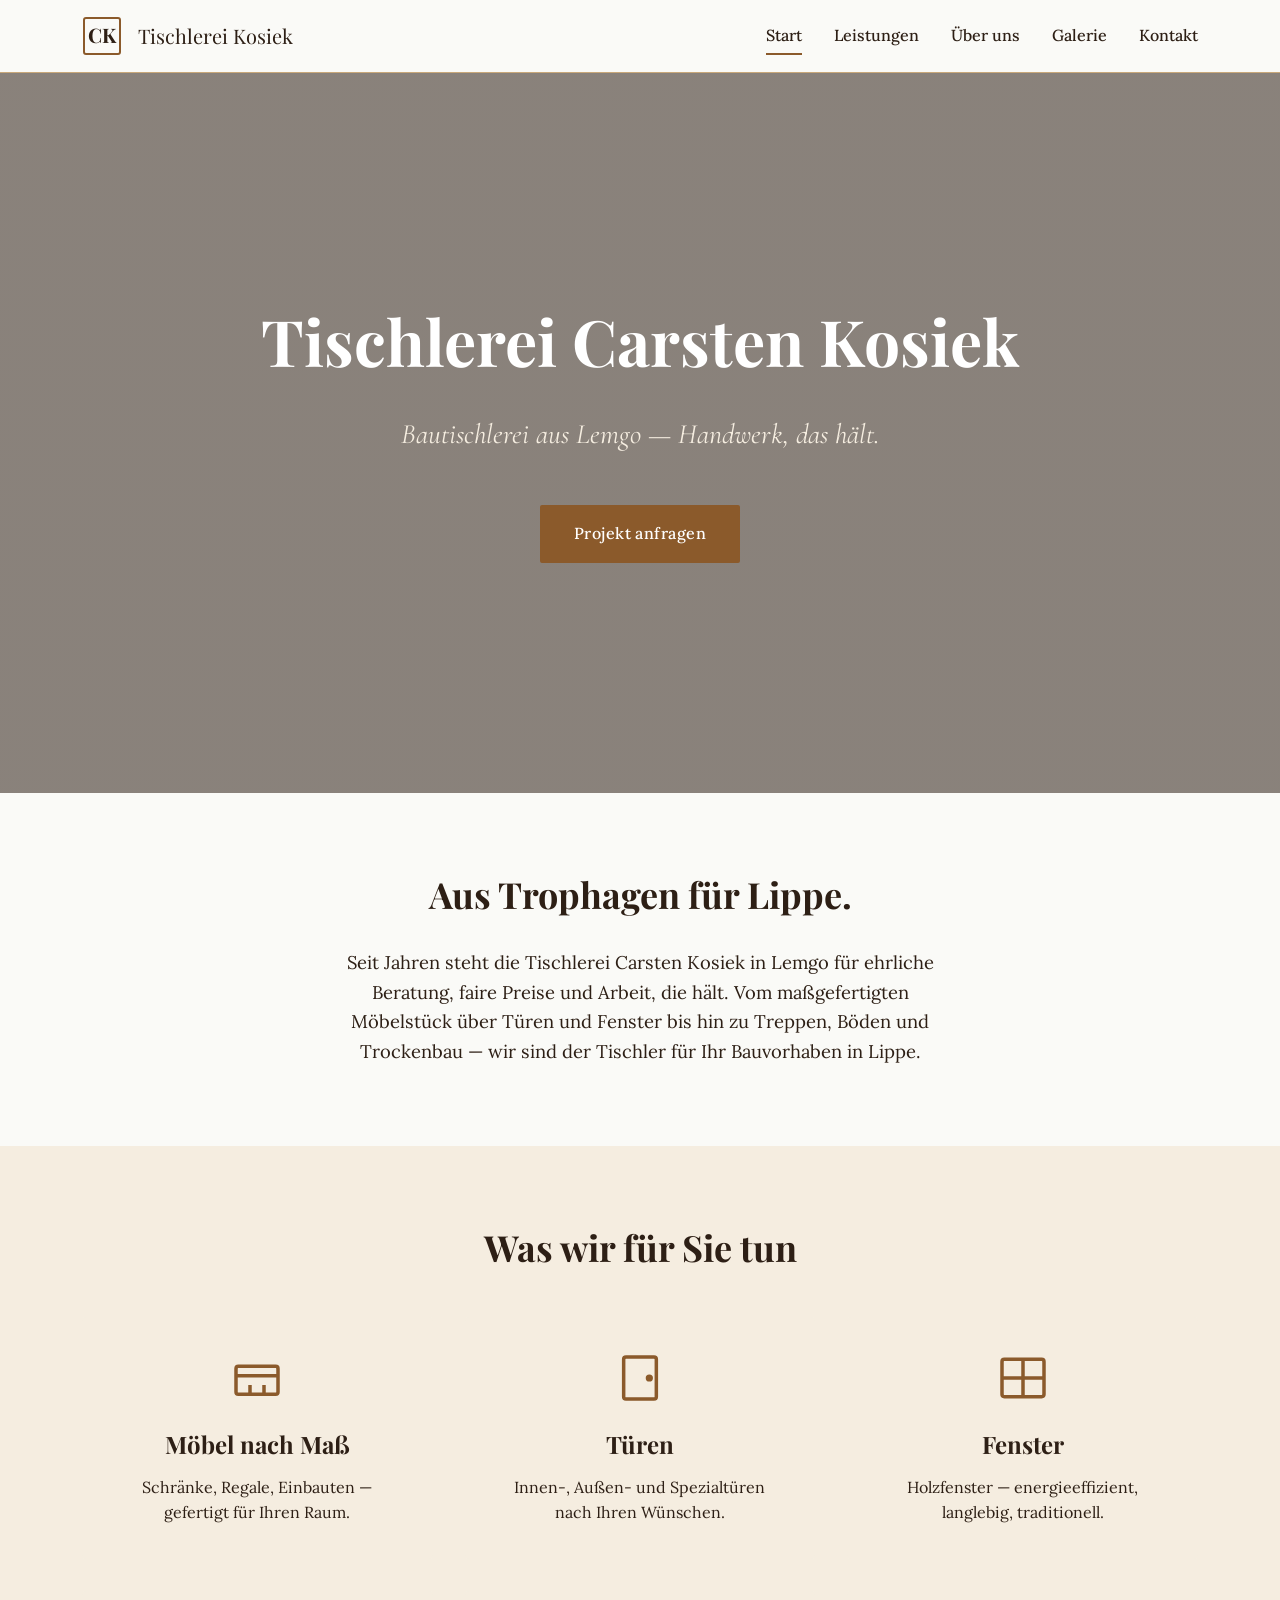
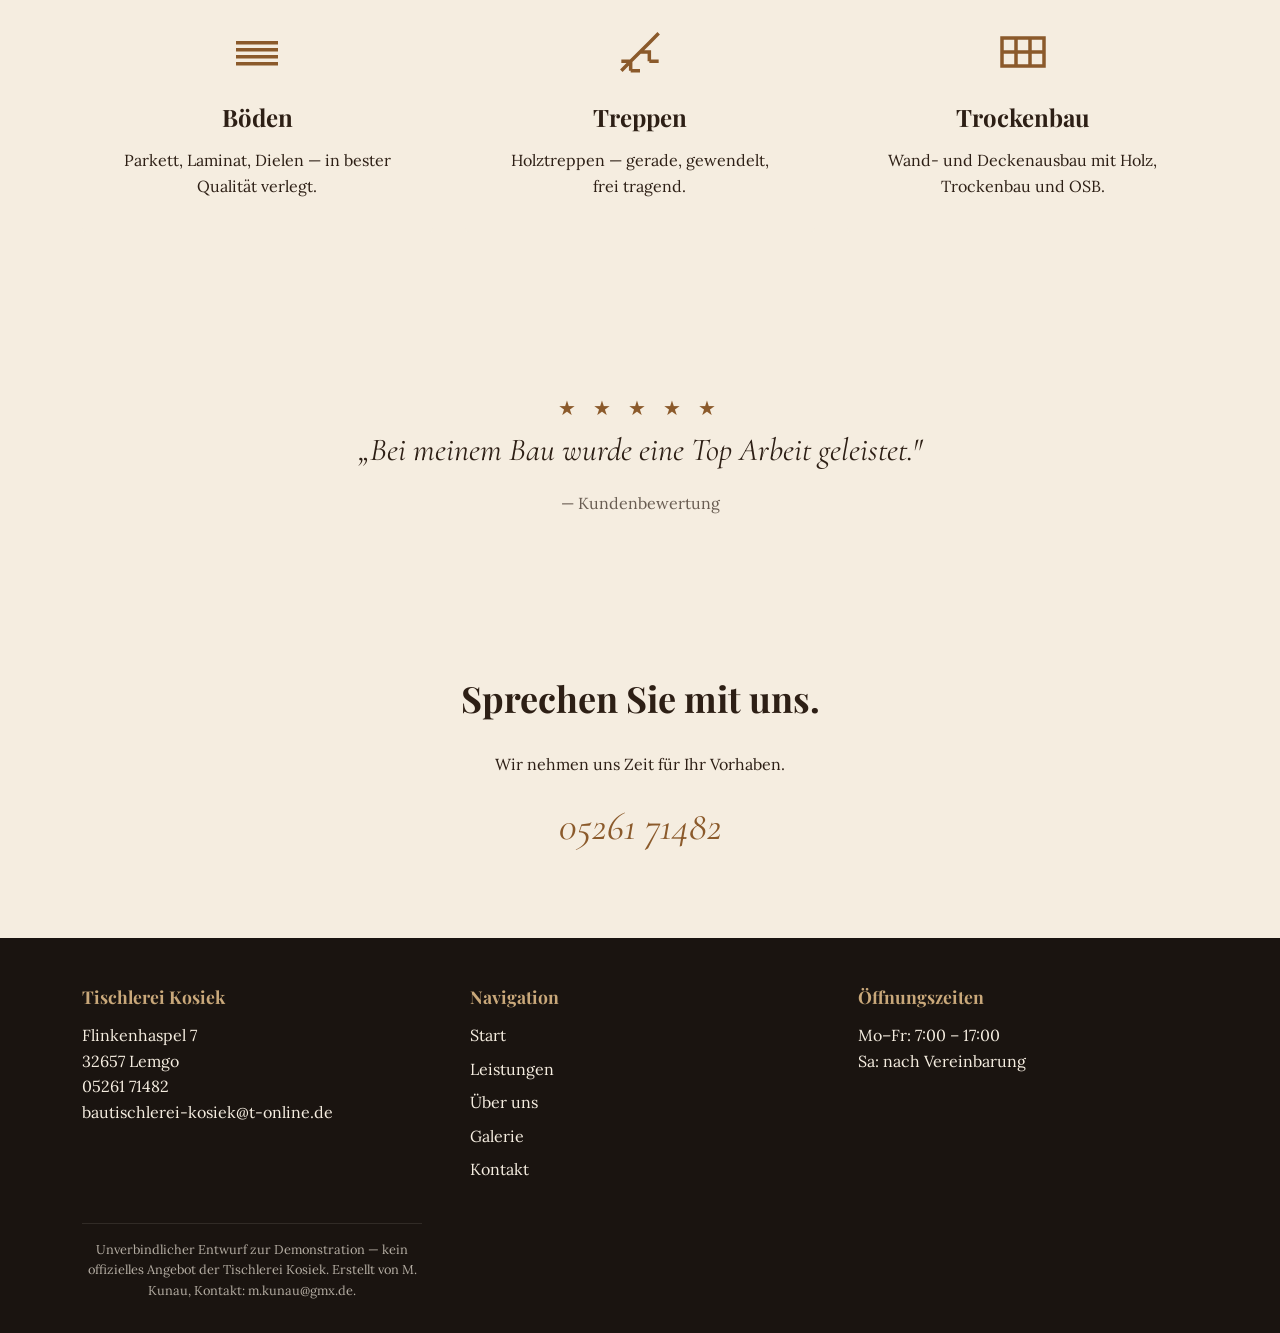
==== index.html @ 1cdfae82 "feat: add homepage with hero, services teaser, and testimonial" ====
<!DOCTYPE html>
<html lang="de">
<head>
  <meta charset="UTF-8">
  <meta name="viewport" content="width=device-width, initial-scale=1.0">
  <title>Tischlerei Carsten Kosiek — Bautischlerei in Lemgo</title>
  <meta name="description" content="Tischlerei Carsten Kosiek aus Lemgo — Bautischlerei für Möbel, Türen, Fenster, Treppen, Böden und Trockenbau. Handwerk, das hält.">
  <link rel="preconnect" href="https://fonts.googleapis.com">
  <link rel="preconnect" href="https://fonts.gstatic.com" crossorigin>
  <link href="https://fonts.googleapis.com/css2?family=Playfair+Display:wght@700;900&family=Lora:wght@400;500;600&family=Cormorant+Garamond:ital,wght@1,400;1,500&display=swap" rel="stylesheet">
  <link rel="stylesheet" href="css/style.css">
</head>
<body>

<header class="site-header">
  <div class="container">
    <a href="index.html" class="logo">
      <svg viewBox="0 0 40 40" xmlns="http://www.w3.org/2000/svg" aria-hidden="true">
        <rect x="2" y="2" width="36" height="36" rx="2" fill="none" stroke="#8b5a2b" stroke-width="2"/>
        <text x="20" y="27" text-anchor="middle" font-family="Playfair Display, serif" font-size="20" font-weight="700" fill="#2d1f15">CK</text>
      </svg>
      <span>Tischlerei Kosiek</span>
    </a>
    <button class="menu-toggle" aria-label="Menu" aria-expanded="false"><span></span><span></span><span></span></button>
    <nav class="main-nav">
      <ul>
        <li><a href="index.html" class="active">Start</a></li>
        <li><a href="leistungen.html">Leistungen</a></li>
        <li><a href="ueber-uns.html">Über uns</a></li>
        <li><a href="galerie.html">Galerie</a></li>
        <li><a href="kontakt.html">Kontakt</a></li>
      </ul>
    </nav>
  </div>
</header>

<section class="hero">
  <div class="container">
    <h1>Tischlerei Carsten Kosiek</h1>
    <p class="subtitle">Bautischlerei aus Lemgo — Handwerk, das hält.</p>
    <a href="kontakt.html" class="btn">Projekt anfragen</a>
  </div>
</section>

<section>
  <div class="container" style="max-width:680px;text-align:center;">
    <h2>Aus Trophagen für Lippe.</h2>
    <p style="font-size:1.15rem;">
      Seit Jahren steht die Tischlerei Carsten Kosiek in Lemgo für ehrliche Beratung, faire Preise und Arbeit, die hält. Vom maßgefertigten Möbelstück über Türen und Fenster bis hin zu Treppen, Böden und Trockenbau — wir sind der Tischler für Ihr Bauvorhaben in Lippe.
    </p>
  </div>
</section>

<section style="background:var(--color-cream);">
  <div class="container">
    <h2 style="text-align:center;margin-bottom:var(--space-lg);">Was wir für Sie tun</h2>
    <div class="services-teaser">

      <div class="service-card">
        <svg viewBox="0 0 24 24" fill="none" stroke="currentColor" stroke-width="1.5" aria-hidden="true">
          <rect x="3" y="7" width="18" height="12" rx="1"/><path d="M3 11h18M9 19v-4M15 19v-4"/>
        </svg>
        <h3>Möbel nach Maß</h3>
        <p>Schränke, Regale, Einbauten — gefertigt für Ihren Raum.</p>
      </div>

      <div class="service-card">
        <svg viewBox="0 0 24 24" fill="none" stroke="currentColor" stroke-width="1.5" aria-hidden="true">
          <rect x="5" y="3" width="14" height="18" rx="1"/><circle cx="16" cy="12" r="0.8" fill="currentColor"/>
        </svg>
        <h3>Türen</h3>
        <p>Innen-, Außen- und Spezialtüren nach Ihren Wünschen.</p>
      </div>

      <div class="service-card">
        <svg viewBox="0 0 24 24" fill="none" stroke="currentColor" stroke-width="1.5" aria-hidden="true">
          <rect x="3" y="4" width="18" height="16" rx="1"/><path d="M3 12h18M12 4v16"/>
        </svg>
        <h3>Fenster</h3>
        <p>Holzfenster — energieeffizient, langlebig, traditionell.</p>
      </div>

      <div class="service-card">
        <svg viewBox="0 0 24 24" fill="none" stroke="currentColor" stroke-width="1.5" aria-hidden="true">
          <path d="M3 17h18M3 14h18M3 11h18M3 8h18"/>
        </svg>
        <h3>Böden</h3>
        <p>Parkett, Laminat, Dielen — in bester Qualität verlegt.</p>
      </div>

      <div class="service-card">
        <svg viewBox="0 0 24 24" fill="none" stroke="currentColor" stroke-width="1.5" aria-hidden="true">
          <path d="M4 20l4-4 4-4 4-4 4-4M4 16h4v4M12 12h4v4M8 20h4M16 16h4"/>
        </svg>
        <h3>Treppen</h3>
        <p>Holztreppen — gerade, gewendelt, frei tragend.</p>
      </div>

      <div class="service-card">
        <svg viewBox="0 0 24 24" fill="none" stroke="currentColor" stroke-width="1.5" aria-hidden="true">
          <rect x="3" y="6" width="18" height="12"/><path d="M3 12h18M9 6v12M15 6v12"/>
        </svg>
        <h3>Trockenbau</h3>
        <p>Wand- und Deckenausbau mit Holz, Trockenbau und OSB.</p>
      </div>

    </div>
  </div>
</section>

<section class="quote-section">
  <div class="container">
    <p class="stars">★ ★ ★ ★ ★</p>
    <blockquote>„Bei meinem Bau wurde eine Top Arbeit geleistet."</blockquote>
    <p style="opacity:0.7;margin-top:var(--space-sm);">— Kundenbewertung</p>
  </div>
</section>

<section class="mini-cta">
  <div class="container">
    <h2>Sprechen Sie mit uns.</h2>
    <p>Wir nehmen uns Zeit für Ihr Vorhaben.</p>
    <a href="tel:0526171482" class="phone">05261 71482</a>
  </div>
</section>

<footer class="site-footer">
  <div class="container">
    <div>
      <h4>Tischlerei Kosiek</h4>
      <p>Flinkenhaspel 7<br>32657 Lemgo</p>
      <p><a href="tel:0526171482">05261 71482</a></p>
      <p><a href="mailto:bautischlerei-kosiek@t-online.de">bautischlerei-kosiek@t-online.de</a></p>
    </div>
    <div>
      <h4>Navigation</h4>
      <ul>
        <li><a href="index.html">Start</a></li>
        <li><a href="leistungen.html">Leistungen</a></li>
        <li><a href="ueber-uns.html">Über uns</a></li>
        <li><a href="galerie.html">Galerie</a></li>
        <li><a href="kontakt.html">Kontakt</a></li>
      </ul>
    </div>
    <div>
      <h4>Öffnungszeiten</h4>
      <p>Mo–Fr: 7:00 – 17:00<br>Sa: nach Vereinbarung</p>
    </div>
  </div>
  <div class="container">
    <p class="demo-disclaimer">
      Unverbindlicher Entwurf zur Demonstration — kein offizielles Angebot der Tischlerei Kosiek.
      Erstellt von M. Kunau, Kontakt: <a href="mailto:m.kunau@gmx.de">m.kunau@gmx.de</a>.
    </p>
  </div>
</footer>
<script src="js/main.js" defer></script>
</body>
</html>
---- css/style.css ----
/* ============================================
   Tischlerei Kosiek — Demo Stylesheet
   ============================================ */

:root {
  --color-text-dark: #2d1f15;
  --color-wood: #8b5a2b;
  --color-wood-light: #c9a87a;
  --color-cream: #f5ede0;
  --color-bg: #fafaf7;
  --color-dark: #1a1410;
  --color-overlay: rgba(45, 31, 21, 0.55);

  --font-display: 'Playfair Display', Georgia, serif;
  --font-body: 'Lora', Georgia, serif;
  --font-accent: 'Cormorant Garamond', Georgia, serif;

  --max-width: 1180px;
  --space-xs: 0.5rem;
  --space-sm: 1rem;
  --space-md: 2rem;
  --space-lg: 3rem;
  --space-xl: 5rem;
}

/* Reset */
*, *::before, *::after { box-sizing: border-box; margin: 0; padding: 0; }
html { scroll-behavior: smooth; }
body {
  font-family: var(--font-body);
  color: var(--color-text-dark);
  background: var(--color-bg);
  line-height: 1.6;
  font-size: 1rem;
}
img { max-width: 100%; height: auto; display: block; }
a { color: var(--color-wood); text-decoration: none; transition: color .2s; }
a:hover { color: var(--color-wood-light); }
button { font-family: inherit; cursor: pointer; border: none; background: none; }

/* Typografie */
h1, h2, h3, h4 {
  font-family: var(--font-display);
  color: var(--color-text-dark);
  font-weight: 700;
  line-height: 1.2;
}
h1 { font-size: 3rem; margin-bottom: var(--space-md); }
h2 { font-size: 2.25rem; margin-bottom: var(--space-md); }
h3 { font-size: 1.5rem; margin-bottom: var(--space-sm); }
.subtitle, blockquote {
  font-family: var(--font-accent);
  font-style: italic;
}

/* Container */
.container {
  max-width: var(--max-width);
  margin: 0 auto;
  padding: 0 var(--space-md);
}
section { padding: var(--space-xl) 0; }

/* Buttons */
.btn {
  display: inline-block;
  background: var(--color-wood);
  color: #fff;
  padding: 0.875rem 2rem;
  font-family: var(--font-body);
  font-weight: 500;
  letter-spacing: 0.03em;
  border: 2px solid var(--color-wood);
  transition: all .25s;
  border-radius: 2px;
}
.btn:hover { background: transparent; color: var(--color-wood); }
.btn-outline {
  background: transparent;
  color: var(--color-wood);
}
.btn-outline:hover { background: var(--color-wood); color: #fff; }

/* Header */
.site-header {
  position: sticky;
  top: 0;
  z-index: 100;
  background: rgba(250, 250, 247, 0.96);
  backdrop-filter: blur(8px);
  border-bottom: 1px solid var(--color-wood-light);
}
.site-header .container {
  display: flex;
  align-items: center;
  justify-content: space-between;
  height: 72px;
}
.logo {
  display: flex;
  align-items: center;
  gap: var(--space-sm);
  font-family: var(--font-display);
  font-size: 1.25rem;
  color: var(--color-text-dark);
}
.logo svg { width: 40px; height: 40px; }
.main-nav ul {
  display: flex;
  gap: var(--space-md);
  list-style: none;
}
.main-nav a {
  color: var(--color-text-dark);
  font-weight: 500;
  padding: 0.5rem 0;
  border-bottom: 2px solid transparent;
  transition: border-color .2s;
}
.main-nav a:hover, .main-nav a.active {
  border-bottom-color: var(--color-wood);
}
.menu-toggle {
  display: none;
  flex-direction: column;
  gap: 5px;
}
.menu-toggle span {
  width: 24px;
  height: 2px;
  background: var(--color-text-dark);
  transition: transform .3s;
}

/* Hero */
.hero {
  min-height: 80vh;
  display: flex;
  align-items: center;
  justify-content: center;
  text-align: center;
  color: #fff;
  position: relative;
  background-image: linear-gradient(var(--color-overlay), var(--color-overlay)),
    url('https://images.unsplash.com/photo-1504917595217-d4dc5ebe6122?auto=format&fit=crop&w=1600&q=70');
  background-size: cover;
  background-position: center;
}
.hero h1 { color: #fff; font-size: 4rem; }
.hero .subtitle {
  font-size: 1.75rem;
  color: var(--color-cream);
  margin-bottom: var(--space-lg);
}

/* Page-Header */
.page-header {
  background: var(--color-cream);
  padding: var(--space-lg) 0;
  text-align: center;
}
.page-header h1 { margin-bottom: var(--space-sm); }
.page-header p { max-width: 600px; margin: 0 auto; }

/* Leistungs-Teaser-Grid (Index) */
.services-teaser {
  display: grid;
  grid-template-columns: repeat(3, 1fr);
  gap: var(--space-md);
}
.service-card {
  background: var(--color-cream);
  padding: var(--space-md);
  text-align: center;
  border-radius: 4px;
  transition: transform .2s, box-shadow .2s;
  border: 1px solid transparent;
}
.service-card:hover {
  transform: translateY(-4px);
  box-shadow: 0 8px 24px rgba(45, 31, 21, 0.08);
  border-color: var(--color-wood-light);
}
.service-card svg {
  width: 56px;
  height: 56px;
  margin-bottom: var(--space-sm);
  color: var(--color-wood);
}

/* Leistungen-Block (Leistungen-Seite) */
.services-grid {
  display: grid;
  grid-template-columns: repeat(2, 1fr);
  gap: var(--space-lg);
}
.service-block {
  display: flex;
  gap: var(--space-md);
  align-items: flex-start;
}
.service-block .icon-wrap {
  flex-shrink: 0;
  width: 64px;
  height: 64px;
  background: var(--color-cream);
  display: flex;
  align-items: center;
  justify-content: center;
  border-radius: 4px;
  color: var(--color-wood);
}

/* Zitat-Bereich */
.quote-section {
  background: var(--color-cream);
  text-align: center;
}
.quote-section blockquote {
  font-size: 2rem;
  max-width: 800px;
  margin: 0 auto var(--space-sm);
  color: var(--color-text-dark);
}
.quote-section .stars { color: var(--color-wood); letter-spacing: 0.3em; font-size: 1.25rem; }

/* Über-uns: Porträt-Section */
.portrait-section {
  display: grid;
  grid-template-columns: 1fr 1fr;
  gap: var(--space-lg);
  align-items: center;
}
.portrait-section img {
  border-radius: 4px;
  filter: sepia(0.15) saturate(0.9);
}

/* Werte-Block */
.values-grid {
  display: grid;
  grid-template-columns: repeat(3, 1fr);
  gap: var(--space-md);
  text-align: center;
}
.value-card svg {
  width: 48px;
  height: 48px;
  margin-bottom: var(--space-sm);
  color: var(--color-wood);
}

/* Werkstatt-Trio */
.gallery-trio {
  display: grid;
  grid-template-columns: repeat(3, 1fr);
  gap: var(--space-sm);
  margin-top: var(--space-md);
}
.gallery-trio img {
  height: 240px;
  width: 100%;
  object-fit: cover;
  filter: sepia(0.15) saturate(0.9);
  border-radius: 4px;
}

/* Galerie: Filter */
.gallery-filter {
  display: flex;
  justify-content: center;
  gap: var(--space-md);
  flex-wrap: wrap;
  margin-bottom: var(--space-lg);
}
.filter-btn {
  font-family: var(--font-body);
  padding: 0.5rem 1rem;
  color: var(--color-text-dark);
  border-bottom: 2px solid transparent;
  transition: border-color .2s, color .2s;
}
.filter-btn:hover { color: var(--color-wood); }
.filter-btn.active {
  border-bottom-color: var(--color-wood);
  color: var(--color-wood);
}

/* Galerie: Grid */
.gallery-grid {
  display: grid;
  grid-template-columns: repeat(3, 1fr);
  gap: var(--space-sm);
}
.gallery-item {
  overflow: hidden;
  border-radius: 4px;
  cursor: pointer;
  position: relative;
}
.gallery-item img {
  height: 280px;
  width: 100%;
  object-fit: cover;
  filter: sepia(0.15) saturate(0.9);
  transition: transform .4s, filter .3s;
}
.gallery-item:hover img {
  transform: scale(1.05);
  filter: sepia(0) saturate(1);
}
.gallery-item.hidden { display: none; }

/* Lightbox */
.lightbox {
  position: fixed;
  inset: 0;
  background: rgba(26, 20, 16, 0.92);
  display: none;
  align-items: center;
  justify-content: center;
  z-index: 1000;
}
.lightbox.open { display: flex; }
.lightbox img {
  max-width: 90vw;
  max-height: 85vh;
  object-fit: contain;
}
.lightbox .lb-close,
.lightbox .lb-prev,
.lightbox .lb-next {
  position: absolute;
  color: var(--color-cream);
  font-size: 2rem;
  padding: 0.5rem 1rem;
  font-family: var(--font-display);
}
.lightbox .lb-close { top: 1.5rem; right: 1.5rem; font-size: 2.5rem; }
.lightbox .lb-prev { left: 1.5rem; top: 50%; transform: translateY(-50%); }
.lightbox .lb-next { right: 1.5rem; top: 50%; transform: translateY(-50%); }

/* Kontakt-Layout */
.contact-grid {
  display: grid;
  grid-template-columns: 1fr 1fr;
  gap: var(--space-lg);
}
.contact-info p { margin-bottom: var(--space-sm); }
.contact-info .label {
  display: block;
  font-family: var(--font-accent);
  font-style: italic;
  color: var(--color-wood);
  font-size: 0.95rem;
  margin-bottom: 0.25rem;
}
.contact-info .value { font-size: 1.15rem; }
.contact-info .value.big {
  font-family: var(--font-accent);
  font-size: 2rem;
  font-style: italic;
}
.contact-form label {
  display: block;
  margin-bottom: var(--space-sm);
}
.contact-form input,
.contact-form textarea {
  width: 100%;
  padding: 0.75rem;
  font-family: var(--font-body);
  font-size: 1rem;
  border: 1px solid var(--color-wood-light);
  background: var(--color-bg);
  border-radius: 2px;
  margin-top: 0.25rem;
}
.contact-form textarea { min-height: 140px; resize: vertical; }
.map-wrap {
  margin-top: var(--space-lg);
}
.map-wrap iframe {
  width: 100%;
  height: 400px;
  border: 1px solid var(--color-wood-light);
  border-radius: 4px;
}

/* Mini-CTA */
.mini-cta {
  background: var(--color-cream);
  text-align: center;
}
.mini-cta .phone {
  font-family: var(--font-accent);
  font-style: italic;
  font-size: 2.5rem;
  color: var(--color-wood);
  display: block;
  margin-top: var(--space-sm);
}

/* Footer */
.site-footer {
  background: var(--color-dark);
  color: var(--color-cream);
  padding: var(--space-lg) 0 var(--space-md);
}
.site-footer .container {
  display: grid;
  grid-template-columns: repeat(3, 1fr);
  gap: var(--space-lg);
}
.site-footer h4 {
  color: var(--color-wood-light);
  font-size: 1.1rem;
  margin-bottom: var(--space-sm);
}
.site-footer a { color: var(--color-cream); }
.site-footer a:hover { color: var(--color-wood-light); }
.site-footer ul { list-style: none; }
.site-footer ul li { margin-bottom: 0.5rem; }
.demo-disclaimer {
  border-top: 1px solid rgba(245, 237, 224, 0.15);
  margin-top: var(--space-md);
  padding-top: var(--space-sm);
  font-size: 0.8rem;
  opacity: 0.7;
  text-align: center;
}

/* Mobile */
@media (max-width: 900px) {
  h1 { font-size: 2.25rem; }
  h2 { font-size: 1.75rem; }
  .hero h1 { font-size: 2.75rem; }
  .hero .subtitle { font-size: 1.3rem; }
  .services-teaser { grid-template-columns: repeat(2, 1fr); }
  .services-grid { grid-template-columns: 1fr; }
  .portrait-section,
  .contact-grid { grid-template-columns: 1fr; }
  .values-grid { grid-template-columns: 1fr; }
  .gallery-trio,
  .gallery-grid { grid-template-columns: repeat(2, 1fr); }
  .site-footer .container { grid-template-columns: 1fr; }
  section { padding: var(--space-lg) 0; }
}

@media (max-width: 640px) {
  .menu-toggle { display: flex; }
  .main-nav {
    position: absolute;
    top: 72px;
    left: 0;
    right: 0;
    background: var(--color-bg);
    border-bottom: 1px solid var(--color-wood-light);
    display: none;
  }
  .main-nav.open { display: block; }
  .main-nav ul {
    flex-direction: column;
    padding: var(--space-md);
    gap: var(--space-sm);
  }
  .services-teaser,
  .gallery-trio,
  .gallery-grid { grid-template-columns: 1fr; }
  h1 { font-size: 1.9rem; }
  .hero h1 { font-size: 2.25rem; }
  .mini-cta .phone { font-size: 1.75rem; }
}
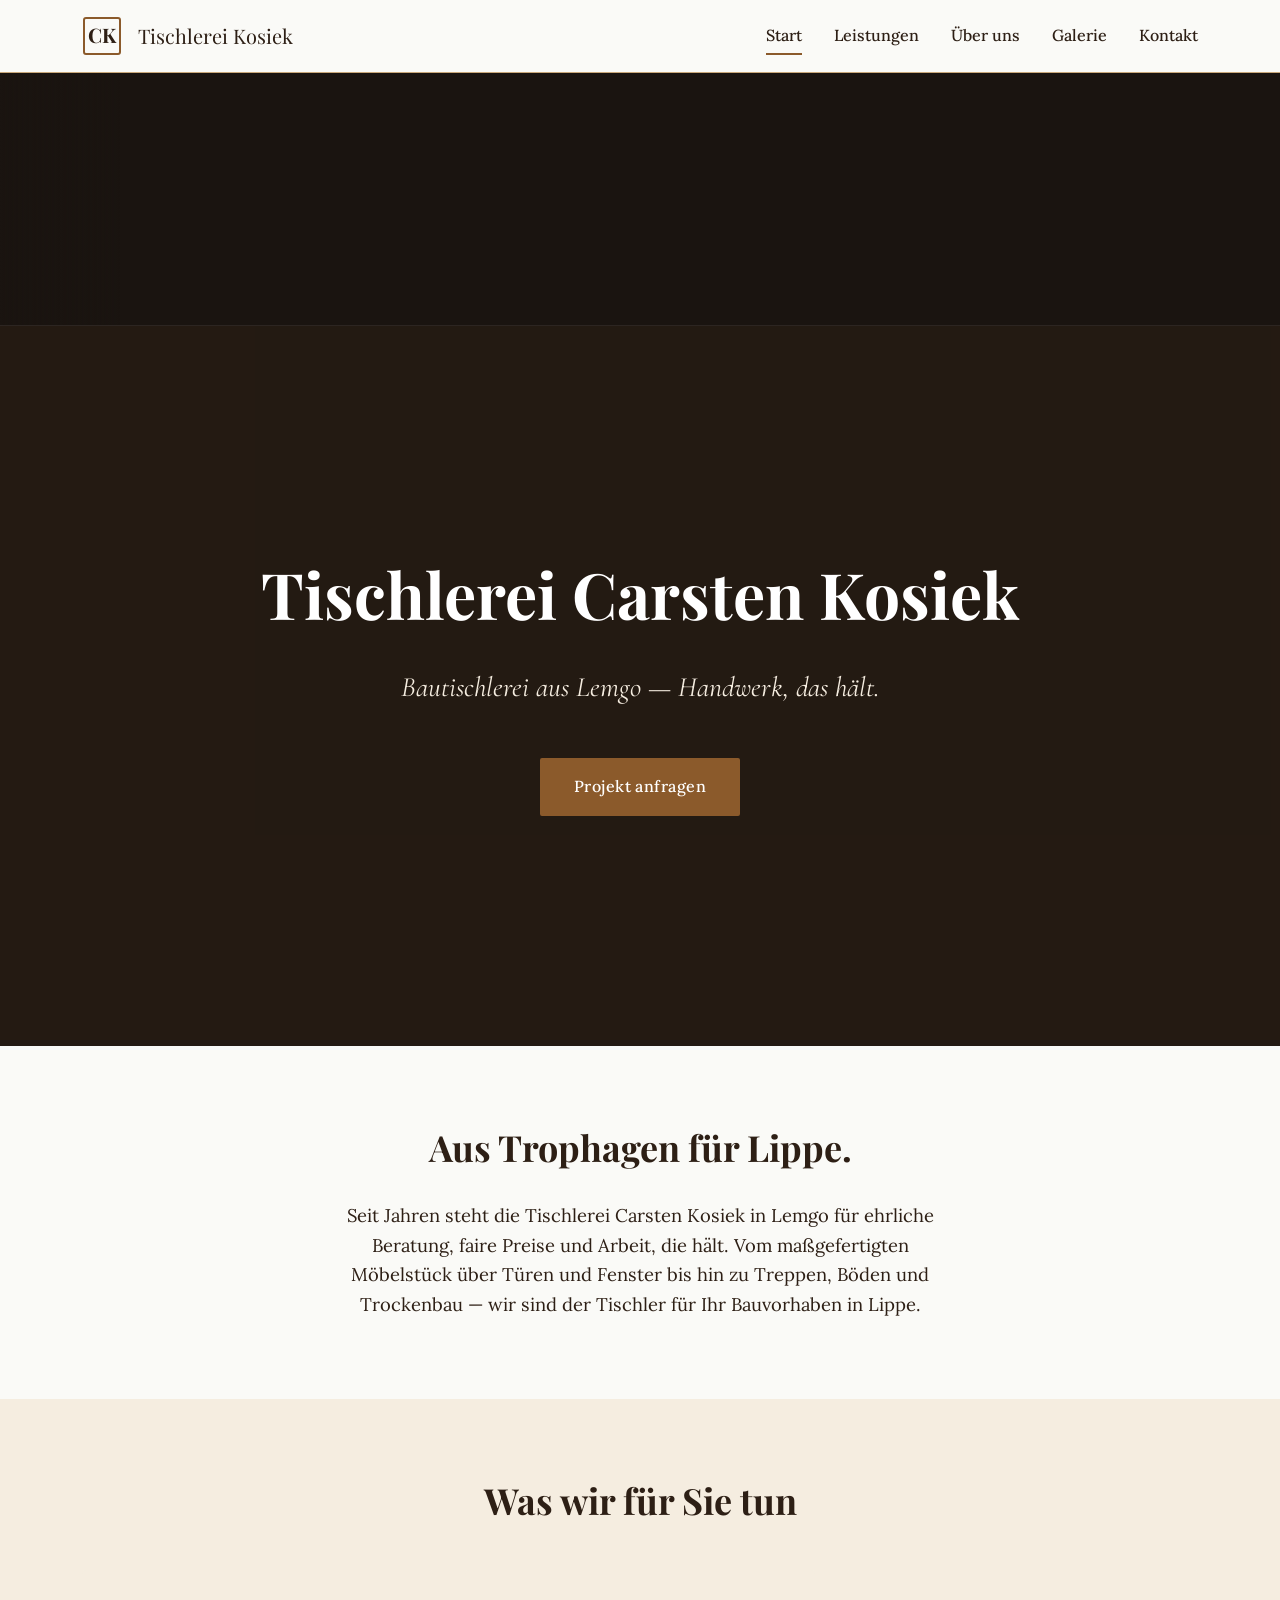
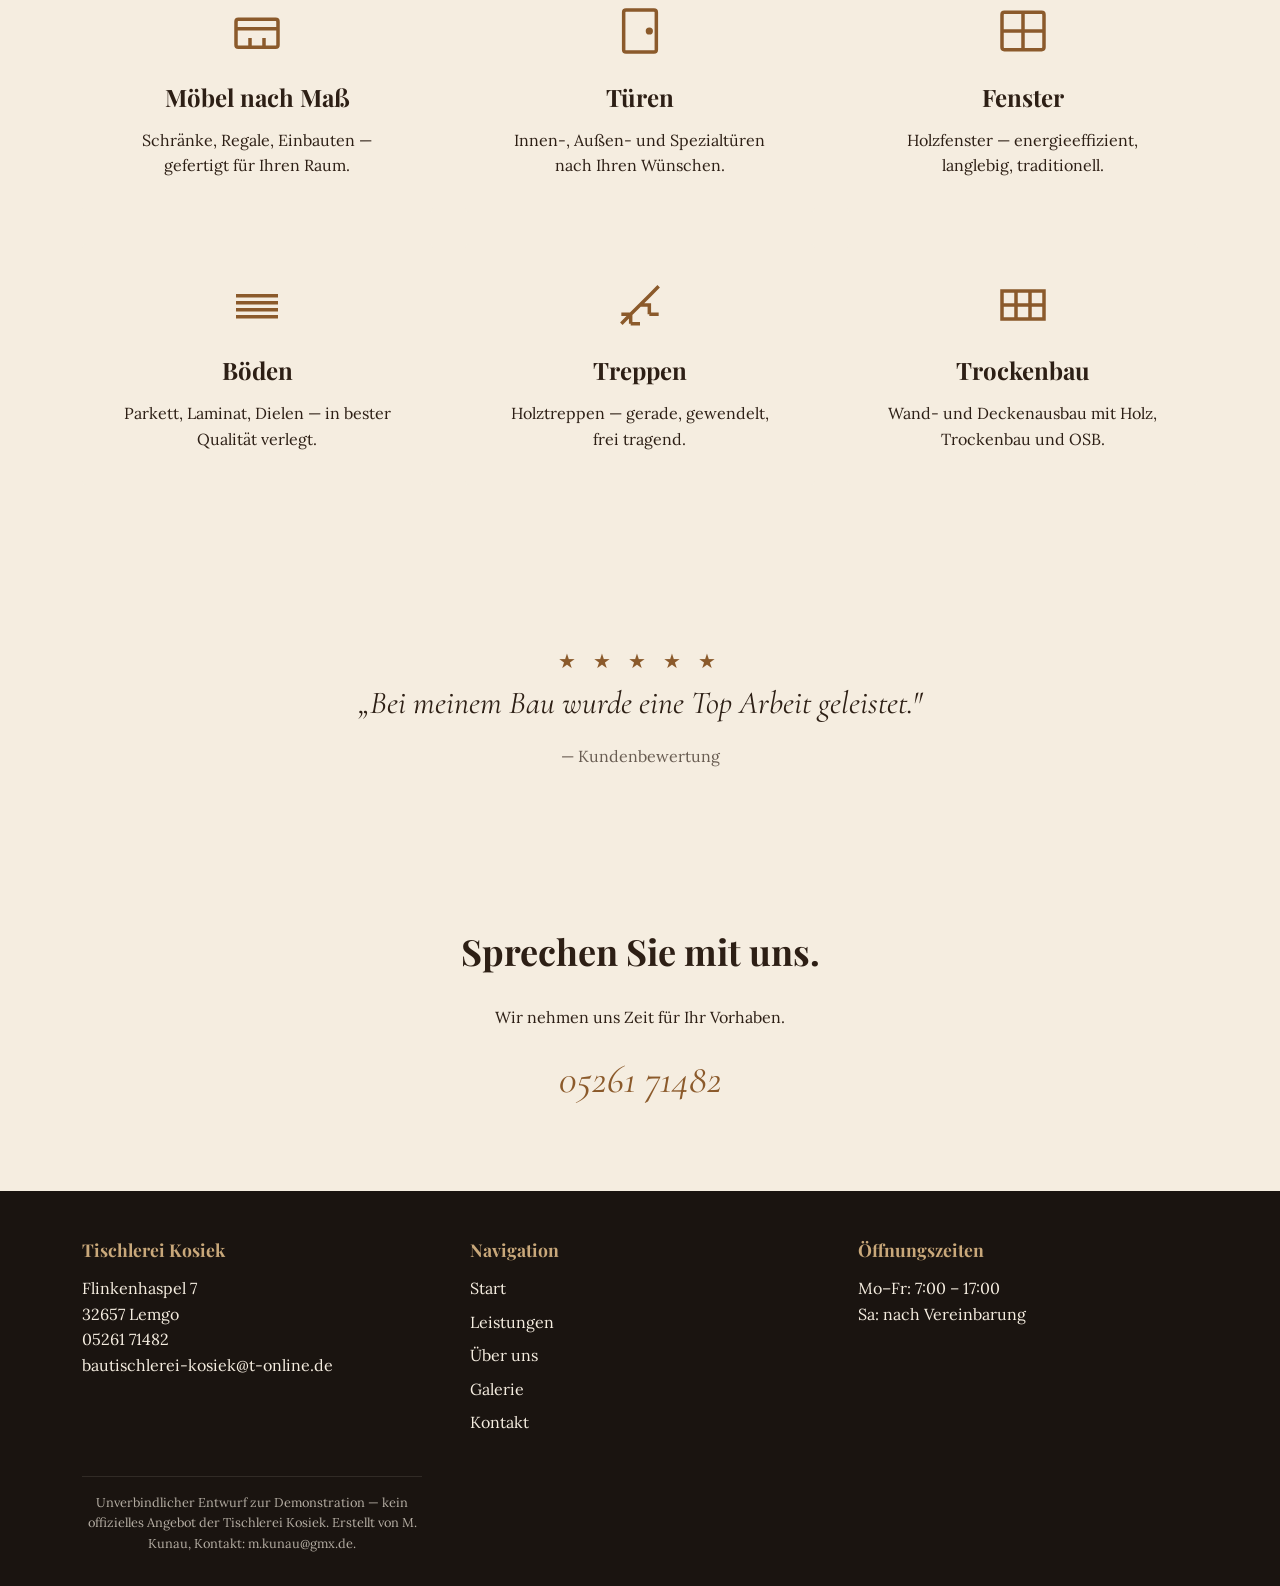
==== commit 2409480b: "feat: add horizontal image marquee and animated hero slideshow Add a continuously scrolling left-to-" ====
--- a/index.html
+++ b/index.html
@@ -34,8 +34,39 @@
   </div>
 </header>
 
+<section class="image-marquee" aria-hidden="true">
+  <div class="marquee-track">
+    <div class="marquee-set">
+      <img src="https://images.unsplash.com/photo-1538688525198-9b88f6f53126?auto=format&fit=crop&w=600&q=70" alt="">
+      <img src="https://images.unsplash.com/photo-1505691938895-1758d7feb511?auto=format&fit=crop&w=600&q=70" alt="">
+      <img src="https://images.unsplash.com/photo-1558618666-fcd25c85cd64?auto=format&fit=crop&w=600&q=70" alt="">
+      <img src="https://images.unsplash.com/photo-1581094271901-8022df4466f9?auto=format&fit=crop&w=600&q=70" alt="">
+      <img src="https://images.unsplash.com/photo-1583845112203-29329902332e?auto=format&fit=crop&w=600&q=70" alt="">
+      <img src="https://images.unsplash.com/photo-1600585154340-be6161a56a0c?auto=format&fit=crop&w=600&q=70" alt="">
+      <img src="https://images.unsplash.com/photo-1517414204284-fb7e0e0f3a64?auto=format&fit=crop&w=600&q=70" alt="">
+      <img src="https://images.unsplash.com/photo-1493663284031-b7e3aefcae8e?auto=format&fit=crop&w=600&q=70" alt="">
+    </div>
+    <div class="marquee-set" aria-hidden="true">
+      <img src="https://images.unsplash.com/photo-1538688525198-9b88f6f53126?auto=format&fit=crop&w=600&q=70" alt="">
+      <img src="https://images.unsplash.com/photo-1505691938895-1758d7feb511?auto=format&fit=crop&w=600&q=70" alt="">
+      <img src="https://images.unsplash.com/photo-1558618666-fcd25c85cd64?auto=format&fit=crop&w=600&q=70" alt="">
+      <img src="https://images.unsplash.com/photo-1581094271901-8022df4466f9?auto=format&fit=crop&w=600&q=70" alt="">
+      <img src="https://images.unsplash.com/photo-1583845112203-29329902332e?auto=format&fit=crop&w=600&q=70" alt="">
+      <img src="https://images.unsplash.com/photo-1600585154340-be6161a56a0c?auto=format&fit=crop&w=600&q=70" alt="">
+      <img src="https://images.unsplash.com/photo-1517414204284-fb7e0e0f3a64?auto=format&fit=crop&w=600&q=70" alt="">
+      <img src="https://images.unsplash.com/photo-1493663284031-b7e3aefcae8e?auto=format&fit=crop&w=600&q=70" alt="">
+    </div>
+  </div>
+</section>
+
 <section class="hero">
-  <div class="container">
+  <div class="hero-slides">
+    <div class="hero-slide active" style="background-image:url('https://images.unsplash.com/photo-1504917595217-d4dc5ebe6122?auto=format&fit=crop&w=1600&q=70');"></div>
+    <div class="hero-slide" style="background-image:url('https://images.unsplash.com/photo-1567538096630-e0c55bd6374c?auto=format&fit=crop&w=1600&q=70');"></div>
+    <div class="hero-slide" style="background-image:url('https://images.unsplash.com/photo-1572883454114-1cf0031ede2a?auto=format&fit=crop&w=1600&q=70');"></div>
+    <div class="hero-slide" style="background-image:url('https://images.unsplash.com/photo-1503594384566-461fe158e797?auto=format&fit=crop&w=1600&q=70');"></div>
+  </div>
+  <div class="hero-content container">
     <h1>Tischlerei Carsten Kosiek</h1>
     <p class="subtitle">Bautischlerei aus Lemgo — Handwerk, das hält.</p>
     <a href="kontakt.html" class="btn">Projekt anfragen</a>
--- a/css/style.css
+++ b/css/style.css
@@ -141,16 +141,109 @@
   text-align: center;
   color: #fff;
   position: relative;
-  background-image: linear-gradient(var(--color-overlay), var(--color-overlay)),
-    url('https://images.unsplash.com/photo-1504917595217-d4dc5ebe6122?auto=format&fit=crop&w=1600&q=70');
-  background-size: cover;
-  background-position: center;
+  overflow: hidden;
+  background: var(--color-dark);
 }
 .hero h1 { color: #fff; font-size: 4rem; }
 .hero .subtitle {
   font-size: 1.75rem;
   color: var(--color-cream);
   margin-bottom: var(--space-lg);
+}
+.hero-slides {
+  position: absolute;
+  inset: 0;
+  z-index: 0;
+}
+.hero-slide {
+  position: absolute;
+  inset: 0;
+  background-size: cover;
+  background-position: center;
+  opacity: 0;
+  transition: opacity 1.4s ease-in-out;
+  will-change: transform, opacity;
+}
+.hero-slide.active {
+  opacity: 1;
+  animation: kenburns 9s ease-in-out forwards;
+}
+.hero::after {
+  content: '';
+  position: absolute;
+  inset: 0;
+  background: var(--color-overlay);
+  z-index: 1;
+  pointer-events: none;
+}
+.hero-content {
+  position: relative;
+  z-index: 2;
+}
+@keyframes kenburns {
+  0%   { transform: scale(1.05) translate(0, 0); }
+  100% { transform: scale(1.18) translate(-2%, -1.5%); }
+}
+
+/* Bilder-Marquee (oben) — Bilder laufen von links nach rechts */
+.image-marquee {
+  width: 100%;
+  overflow: hidden;
+  background: var(--color-dark);
+  padding: 0;
+  position: relative;
+  border-bottom: 1px solid rgba(245, 237, 224, 0.08);
+}
+.image-marquee::before,
+.image-marquee::after {
+  content: '';
+  position: absolute;
+  top: 0;
+  bottom: 0;
+  width: 120px;
+  z-index: 2;
+  pointer-events: none;
+}
+.image-marquee::before {
+  left: 0;
+  background: linear-gradient(to right, var(--color-dark), transparent);
+}
+.image-marquee::after {
+  right: 0;
+  background: linear-gradient(to left, var(--color-dark), transparent);
+}
+.marquee-track {
+  display: flex;
+  width: max-content;
+  animation: marquee-ltr 70s linear infinite;
+  will-change: transform;
+}
+.marquee-set {
+  display: flex;
+  gap: var(--space-sm);
+  padding: var(--space-sm) calc(var(--space-sm) / 2) var(--space-sm) calc(var(--space-sm) / 2);
+  flex-shrink: 0;
+}
+.marquee-set img {
+  height: 220px;
+  width: auto;
+  object-fit: cover;
+  border-radius: 4px;
+  flex-shrink: 0;
+  display: block;
+  filter: sepia(0.1) saturate(0.95);
+}
+@keyframes marquee-ltr {
+  from { transform: translateX(-50%); }
+  to   { transform: translateX(0); }
+}
+.image-marquee:hover .marquee-track {
+  animation-play-state: paused;
+}
+
+@media (prefers-reduced-motion: reduce) {
+  .marquee-track { animation: none; transform: translateX(-25%); }
+  .hero-slide.active { animation: none; }
 }
 
 /* Page-Header */
@@ -445,6 +538,9 @@
   .gallery-grid { grid-template-columns: repeat(2, 1fr); }
   .site-footer .container { grid-template-columns: 1fr; }
   section { padding: var(--space-lg) 0; }
+  .marquee-set img { height: 160px; }
+  .image-marquee::before,
+  .image-marquee::after { width: 60px; }
 }
 
 @media (max-width: 640px) {
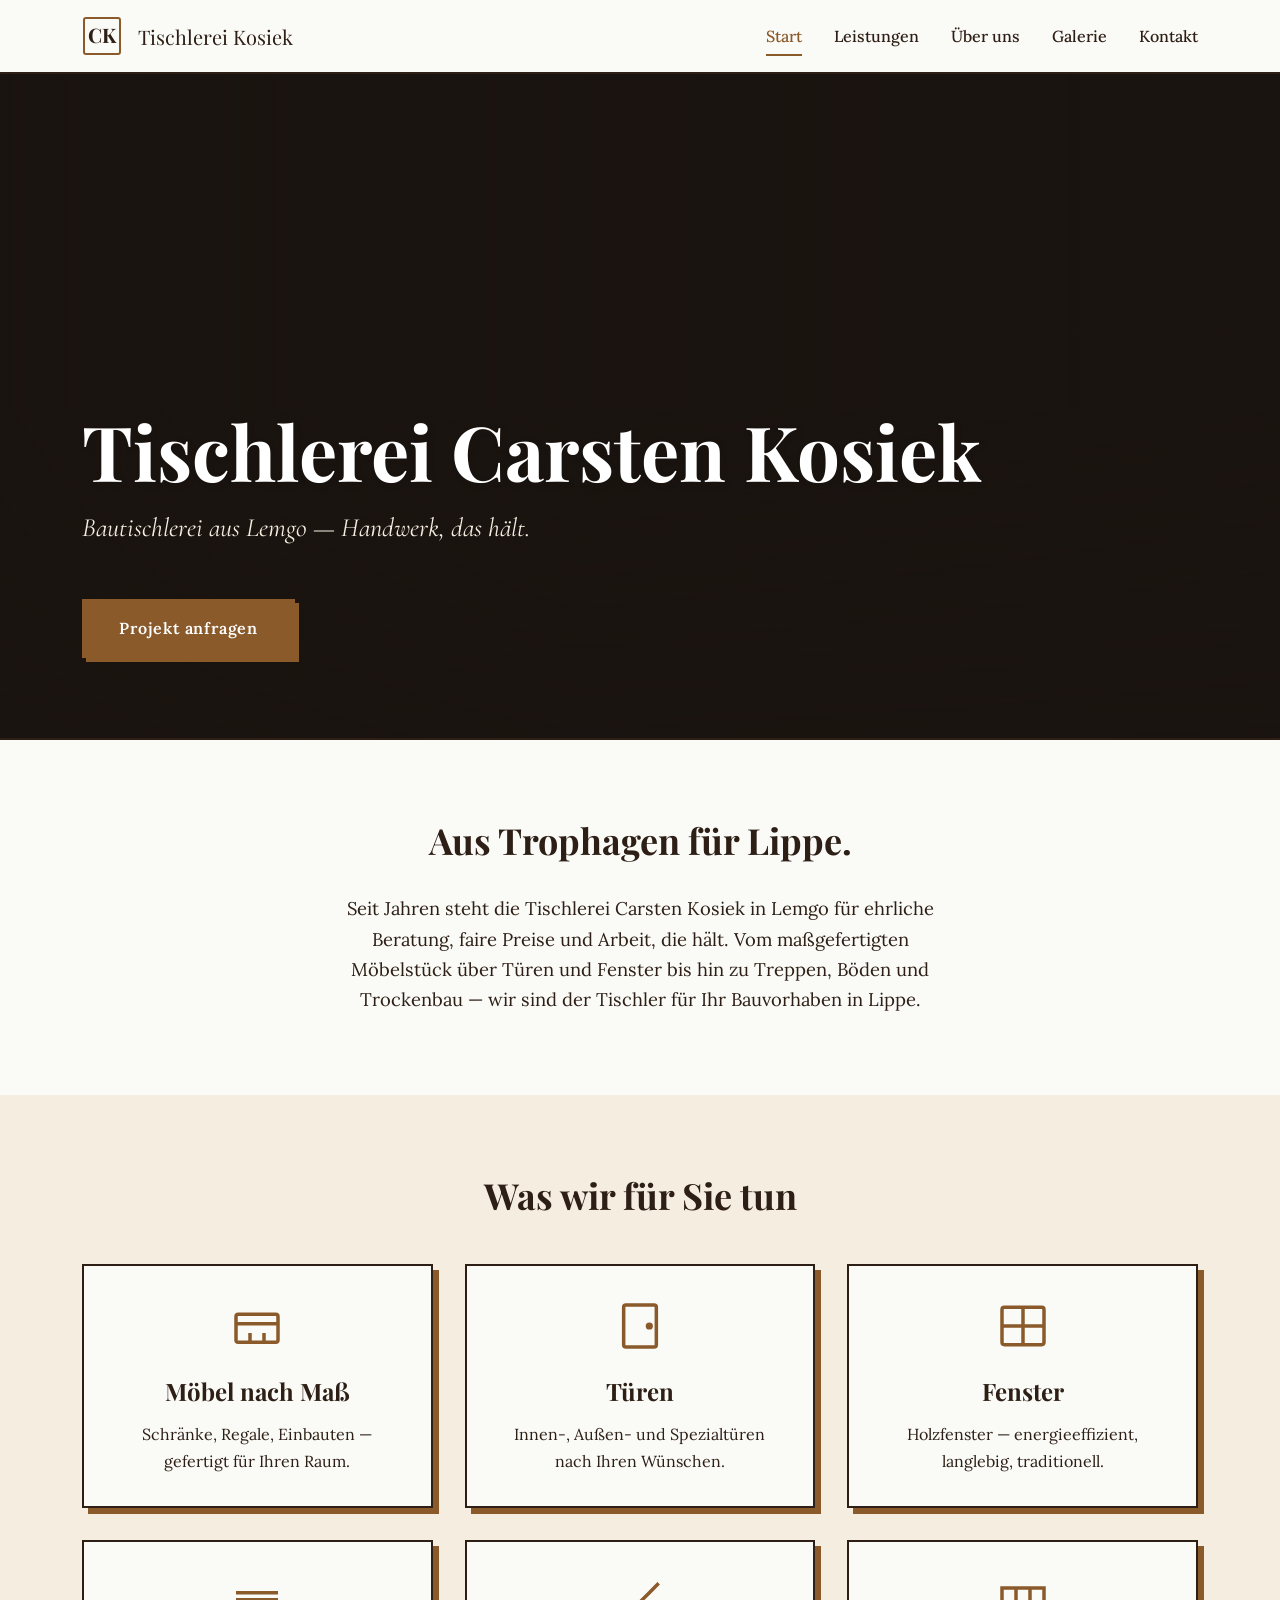
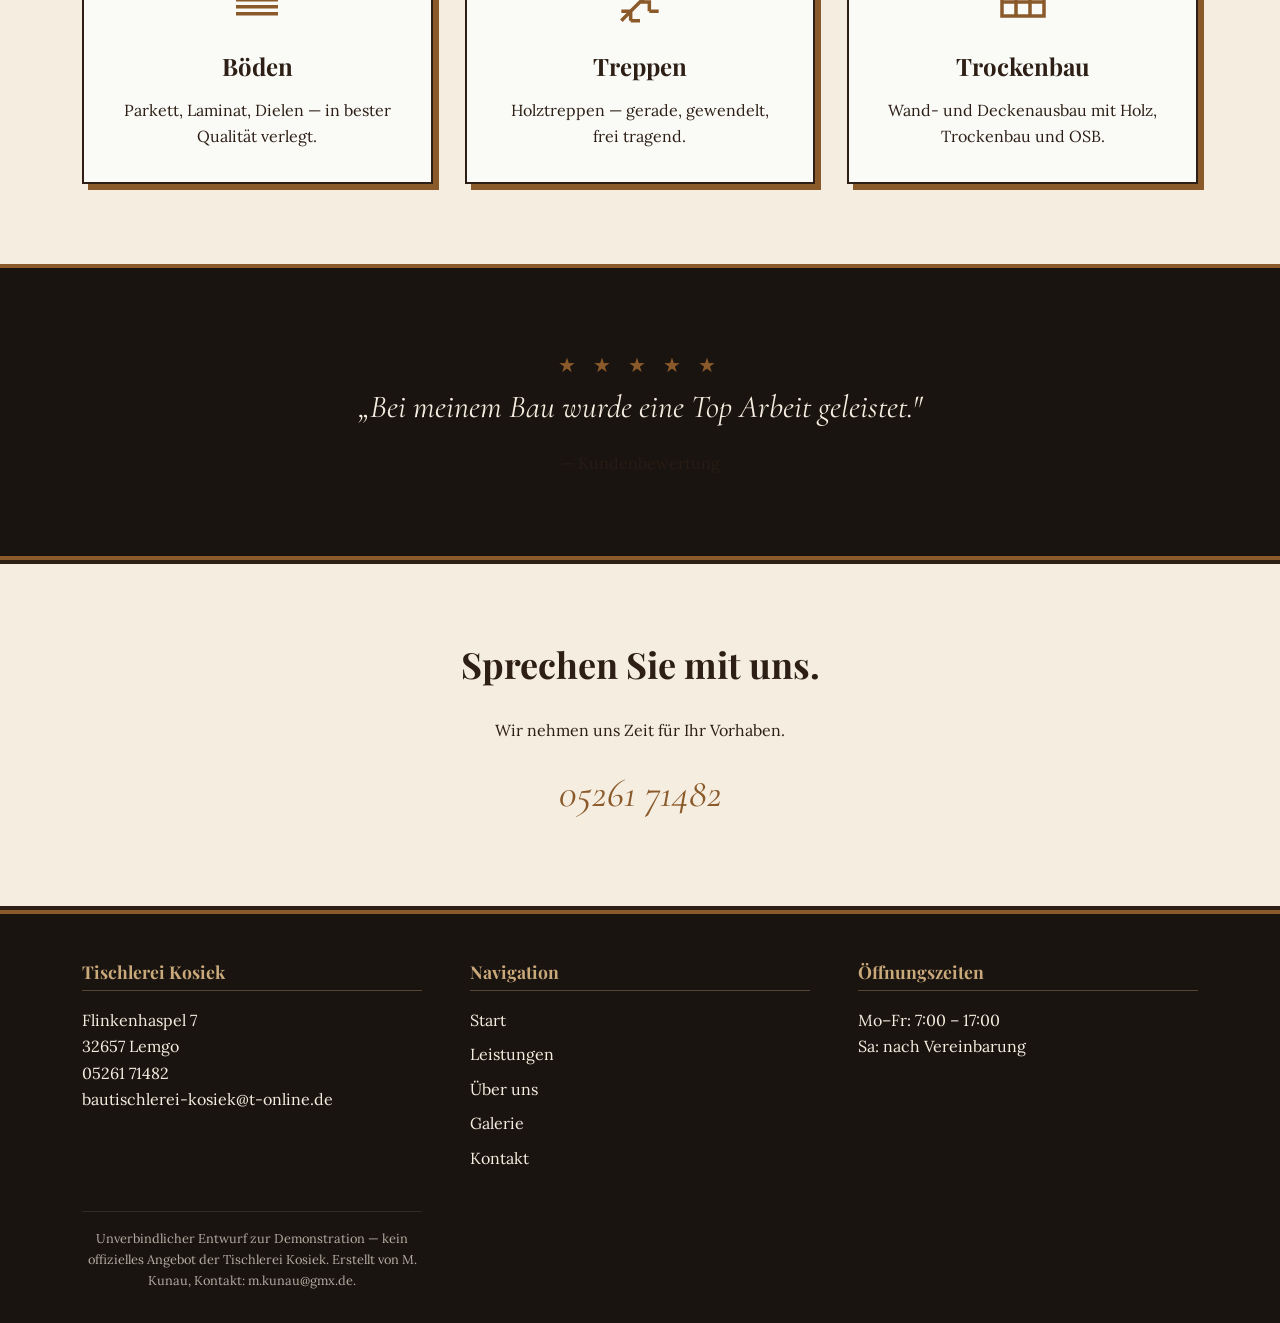
==== commit 7c00663c: "feat: full redesign with clear edges, shadows and hero images on all pages - Replace hero slideshow " ====
--- a/index.html
+++ b/index.html
@@ -34,42 +34,36 @@
   </div>
 </header>
 
-<section class="image-marquee" aria-hidden="true">
+<section class="marquee-hero">
   <div class="marquee-track">
     <div class="marquee-set">
-      <img src="https://images.unsplash.com/photo-1538688525198-9b88f6f53126?auto=format&fit=crop&w=600&q=70" alt="">
-      <img src="https://images.unsplash.com/photo-1505691938895-1758d7feb511?auto=format&fit=crop&w=600&q=70" alt="">
-      <img src="https://images.unsplash.com/photo-1558618666-fcd25c85cd64?auto=format&fit=crop&w=600&q=70" alt="">
-      <img src="https://images.unsplash.com/photo-1581094271901-8022df4466f9?auto=format&fit=crop&w=600&q=70" alt="">
-      <img src="https://images.unsplash.com/photo-1583845112203-29329902332e?auto=format&fit=crop&w=600&q=70" alt="">
-      <img src="https://images.unsplash.com/photo-1600585154340-be6161a56a0c?auto=format&fit=crop&w=600&q=70" alt="">
-      <img src="https://images.unsplash.com/photo-1517414204284-fb7e0e0f3a64?auto=format&fit=crop&w=600&q=70" alt="">
-      <img src="https://images.unsplash.com/photo-1493663284031-b7e3aefcae8e?auto=format&fit=crop&w=600&q=70" alt="">
+      <img src="https://images.unsplash.com/photo-1538688525198-9b88f6f53126?auto=format&fit=crop&w=900&q=75" alt="">
+      <img src="https://images.unsplash.com/photo-1505691938895-1758d7feb511?auto=format&fit=crop&w=900&q=75" alt="">
+      <img src="https://images.unsplash.com/photo-1558618666-fcd25c85cd64?auto=format&fit=crop&w=900&q=75" alt="">
+      <img src="https://images.unsplash.com/photo-1581094271901-8022df4466f9?auto=format&fit=crop&w=900&q=75" alt="">
+      <img src="https://images.unsplash.com/photo-1583845112203-29329902332e?auto=format&fit=crop&w=900&q=75" alt="">
+      <img src="https://images.unsplash.com/photo-1600585154340-be6161a56a0c?auto=format&fit=crop&w=900&q=75" alt="">
+      <img src="https://images.unsplash.com/photo-1517414204284-fb7e0e0f3a64?auto=format&fit=crop&w=900&q=75" alt="">
+      <img src="https://images.unsplash.com/photo-1493663284031-b7e3aefcae8e?auto=format&fit=crop&w=900&q=75" alt="">
     </div>
     <div class="marquee-set" aria-hidden="true">
-      <img src="https://images.unsplash.com/photo-1538688525198-9b88f6f53126?auto=format&fit=crop&w=600&q=70" alt="">
-      <img src="https://images.unsplash.com/photo-1505691938895-1758d7feb511?auto=format&fit=crop&w=600&q=70" alt="">
-      <img src="https://images.unsplash.com/photo-1558618666-fcd25c85cd64?auto=format&fit=crop&w=600&q=70" alt="">
-      <img src="https://images.unsplash.com/photo-1581094271901-8022df4466f9?auto=format&fit=crop&w=600&q=70" alt="">
-      <img src="https://images.unsplash.com/photo-1583845112203-29329902332e?auto=format&fit=crop&w=600&q=70" alt="">
-      <img src="https://images.unsplash.com/photo-1600585154340-be6161a56a0c?auto=format&fit=crop&w=600&q=70" alt="">
-      <img src="https://images.unsplash.com/photo-1517414204284-fb7e0e0f3a64?auto=format&fit=crop&w=600&q=70" alt="">
-      <img src="https://images.unsplash.com/photo-1493663284031-b7e3aefcae8e?auto=format&fit=crop&w=600&q=70" alt="">
+      <img src="https://images.unsplash.com/photo-1538688525198-9b88f6f53126?auto=format&fit=crop&w=900&q=75" alt="">
+      <img src="https://images.unsplash.com/photo-1505691938895-1758d7feb511?auto=format&fit=crop&w=900&q=75" alt="">
+      <img src="https://images.unsplash.com/photo-1558618666-fcd25c85cd64?auto=format&fit=crop&w=900&q=75" alt="">
+      <img src="https://images.unsplash.com/photo-1581094271901-8022df4466f9?auto=format&fit=crop&w=900&q=75" alt="">
+      <img src="https://images.unsplash.com/photo-1583845112203-29329902332e?auto=format&fit=crop&w=900&q=75" alt="">
+      <img src="https://images.unsplash.com/photo-1600585154340-be6161a56a0c?auto=format&fit=crop&w=900&q=75" alt="">
+      <img src="https://images.unsplash.com/photo-1517414204284-fb7e0e0f3a64?auto=format&fit=crop&w=900&q=75" alt="">
+      <img src="https://images.unsplash.com/photo-1493663284031-b7e3aefcae8e?auto=format&fit=crop&w=900&q=75" alt="">
     </div>
   </div>
-</section>
-
-<section class="hero">
-  <div class="hero-slides">
-    <div class="hero-slide active" style="background-image:url('https://images.unsplash.com/photo-1504917595217-d4dc5ebe6122?auto=format&fit=crop&w=1600&q=70');"></div>
-    <div class="hero-slide" style="background-image:url('https://images.unsplash.com/photo-1567538096630-e0c55bd6374c?auto=format&fit=crop&w=1600&q=70');"></div>
-    <div class="hero-slide" style="background-image:url('https://images.unsplash.com/photo-1572883454114-1cf0031ede2a?auto=format&fit=crop&w=1600&q=70');"></div>
-    <div class="hero-slide" style="background-image:url('https://images.unsplash.com/photo-1503594384566-461fe158e797?auto=format&fit=crop&w=1600&q=70');"></div>
-  </div>
-  <div class="hero-content container">
-    <h1>Tischlerei Carsten Kosiek</h1>
-    <p class="subtitle">Bautischlerei aus Lemgo — Handwerk, das hält.</p>
-    <a href="kontakt.html" class="btn">Projekt anfragen</a>
+  <div class="marquee-hero-overlay"></div>
+  <div class="marquee-hero-content">
+    <div class="container">
+      <h1>Tischlerei Carsten Kosiek</h1>
+      <p class="subtitle">Bautischlerei aus Lemgo — Handwerk, das hält.</p>
+      <a href="kontakt.html" class="btn">Projekt anfragen</a>
+    </div>
   </div>
 </section>
 
--- a/css/style.css
+++ b/css/style.css
@@ -1,19 +1,18 @@
 /* ============================================
-   Tischlerei Kosiek — Demo Stylesheet
+   Tischlerei Kosiek — Stylesheet (Redesign)
    ============================================ */
 
 :root {
   --color-text-dark: #2d1f15;
-  --color-wood: #8b5a2b;
-  --color-wood-light: #c9a87a;
-  --color-cream: #f5ede0;
-  --color-bg: #fafaf7;
-  --color-dark: #1a1410;
-  --color-overlay: rgba(45, 31, 21, 0.55);
+  --color-wood:      #8b5a2b;
+  --color-wood-light:#c9a87a;
+  --color-cream:     #f5ede0;
+  --color-bg:        #fafaf7;
+  --color-dark:      #1a1410;
 
   --font-display: 'Playfair Display', Georgia, serif;
-  --font-body: 'Lora', Georgia, serif;
-  --font-accent: 'Cormorant Garamond', Georgia, serif;
+  --font-body:    'Lora', Georgia, serif;
+  --font-accent:  'Cormorant Garamond', Georgia, serif;
 
   --max-width: 1180px;
   --space-xs: 0.5rem;
@@ -21,6 +20,13 @@
   --space-md: 2rem;
   --space-lg: 3rem;
   --space-xl: 5rem;
+
+  /* Shadow system */
+  --shadow-sm:   4px 4px 0 var(--color-wood);
+  --shadow-md:   6px 6px 0 var(--color-wood);
+  --shadow-lg:   8px 8px 0 var(--color-wood);
+  --shadow-hover:10px 10px 0 var(--color-wood);
+  --border:      2px solid var(--color-text-dark);
 }
 
 /* Reset */
@@ -30,7 +36,7 @@
   font-family: var(--font-body);
   color: var(--color-text-dark);
   background: var(--color-bg);
-  line-height: 1.6;
+  line-height: 1.65;
   font-size: 1rem;
 }
 img { max-width: 100%; height: auto; display: block; }
@@ -43,22 +49,15 @@
   font-family: var(--font-display);
   color: var(--color-text-dark);
   font-weight: 700;
-  line-height: 1.2;
-}
-h1 { font-size: 3rem; margin-bottom: var(--space-md); }
+  line-height: 1.15;
+}
+h1 { font-size: 3rem;   margin-bottom: var(--space-md); }
 h2 { font-size: 2.25rem; margin-bottom: var(--space-md); }
-h3 { font-size: 1.5rem; margin-bottom: var(--space-sm); }
-.subtitle, blockquote {
-  font-family: var(--font-accent);
-  font-style: italic;
-}
+h3 { font-size: 1.5rem;  margin-bottom: var(--space-sm); }
+.subtitle, blockquote { font-family: var(--font-accent); font-style: italic; }
 
 /* Container */
-.container {
-  max-width: var(--max-width);
-  margin: 0 auto;
-  padding: 0 var(--space-md);
-}
+.container { max-width: var(--max-width); margin: 0 auto; padding: 0 var(--space-md); }
 section { padding: var(--space-xl) 0; }
 
 /* Buttons */
@@ -66,29 +65,38 @@
   display: inline-block;
   background: var(--color-wood);
   color: #fff;
-  padding: 0.875rem 2rem;
+  padding: 0.9rem 2.2rem;
   font-family: var(--font-body);
-  font-weight: 500;
-  letter-spacing: 0.03em;
-  border: 2px solid var(--color-wood);
-  transition: all .25s;
-  border-radius: 2px;
-}
-.btn:hover { background: transparent; color: var(--color-wood); }
+  font-weight: 600;
+  letter-spacing: 0.05em;
+  border: var(--border);
+  border-color: var(--color-wood);
+  border-radius: 0;
+  box-shadow: var(--shadow-sm);
+  transition: transform .2s, box-shadow .2s, background .2s, color .2s;
+}
+.btn:hover {
+  background: transparent;
+  color: var(--color-wood);
+  box-shadow: var(--shadow-md);
+  transform: translate(-2px, -2px);
+}
 .btn-outline {
   background: transparent;
   color: var(--color-wood);
 }
 .btn-outline:hover { background: var(--color-wood); color: #fff; }
 
-/* Header */
+/* ============================================
+   Header
+   ============================================ */
 .site-header {
   position: sticky;
   top: 0;
   z-index: 100;
-  background: rgba(250, 250, 247, 0.96);
+  background: rgba(250, 250, 247, 0.97);
   backdrop-filter: blur(8px);
-  border-bottom: 1px solid var(--color-wood-light);
+  border-bottom: var(--border);
 }
 .site-header .container {
   display: flex;
@@ -105,183 +113,189 @@
   color: var(--color-text-dark);
 }
 .logo svg { width: 40px; height: 40px; }
-.main-nav ul {
-  display: flex;
-  gap: var(--space-md);
-  list-style: none;
-}
+.main-nav ul { display: flex; gap: var(--space-md); list-style: none; }
 .main-nav a {
   color: var(--color-text-dark);
   font-weight: 500;
   padding: 0.5rem 0;
   border-bottom: 2px solid transparent;
-  transition: border-color .2s;
-}
-.main-nav a:hover, .main-nav a.active {
-  border-bottom-color: var(--color-wood);
-}
-.menu-toggle {
-  display: none;
-  flex-direction: column;
-  gap: 5px;
-}
+  transition: border-color .2s, color .2s;
+}
+.main-nav a:hover,
+.main-nav a.active { border-bottom-color: var(--color-wood); color: var(--color-wood); }
+.menu-toggle { display: none; flex-direction: column; gap: 5px; }
 .menu-toggle span {
-  width: 24px;
-  height: 2px;
+  width: 24px; height: 2px;
   background: var(--color-text-dark);
   transition: transform .3s;
 }
 
-/* Hero */
-.hero {
-  min-height: 80vh;
-  display: flex;
-  align-items: center;
-  justify-content: center;
-  text-align: center;
-  color: #fff;
+/* ============================================
+   Marquee-Hero — index.html
+   Bilder laufen von links nach rechts
+   ============================================ */
+.marquee-hero {
   position: relative;
+  height: 74vh;
+  min-height: 540px;
   overflow: hidden;
   background: var(--color-dark);
-}
-.hero h1 { color: #fff; font-size: 4rem; }
-.hero .subtitle {
-  font-size: 1.75rem;
-  color: var(--color-cream);
-  margin-bottom: var(--space-lg);
-}
-.hero-slides {
+  border-bottom: var(--border);
+}
+
+.marquee-hero .marquee-track {
+  position: absolute;
+  top: 0;
+  left: 0;
+  display: flex;
+  height: 100%;
+  animation: marquee-ltr 65s linear infinite;
+  will-change: transform;
+}
+
+.marquee-hero .marquee-set {
+  display: flex;
+  gap: 3px;
+  padding-right: 3px;
+  flex-shrink: 0;
+  height: 100%;
+}
+
+.marquee-hero .marquee-set img {
+  height: 100%;
+  width: auto;
+  object-fit: cover;
+  flex-shrink: 0;
+  display: block;
+}
+
+.marquee-hero-overlay {
   position: absolute;
   inset: 0;
-  z-index: 0;
-}
-.hero-slide {
+  background:
+    linear-gradient(to right,
+      rgba(26, 20, 16, 0.82) 0%,
+      rgba(26, 20, 16, 0.40) 45%,
+      rgba(26, 20, 16, 0.55) 100%
+    ),
+    linear-gradient(to top,
+      rgba(26, 20, 16, 0.70) 0%,
+      transparent 50%
+    );
+  z-index: 1;
+  pointer-events: none;
+}
+
+.marquee-hero-content {
   position: absolute;
-  inset: 0;
+  bottom: 0;
+  left: 0;
+  right: 0;
+  z-index: 2;
+  padding-bottom: var(--space-xl);
+}
+
+.marquee-hero-content h1 {
+  color: #fff;
+  font-size: 4.75rem;
+  line-height: 1.05;
+  text-shadow: 2px 2px 4px rgba(26,20,16,0.5);
+  margin-bottom: var(--space-sm);
+}
+
+.marquee-hero-content .subtitle {
+  color: var(--color-cream);
+  font-size: 1.65rem;
+  margin-bottom: var(--space-lg);
+}
+
+.marquee-hero:hover .marquee-track { animation-play-state: paused; }
+
+@keyframes marquee-ltr {
+  from { transform: translateX(-50%); }
+  to   { transform: translateX(0); }
+}
+
+/* ============================================
+   Page-Hero — Unterseiten
+   ============================================ */
+.page-hero {
+  position: relative;
+  height: 56vh;
+  min-height: 420px;
+  display: flex;
+  align-items: flex-end;
   background-size: cover;
   background-position: center;
-  opacity: 0;
-  transition: opacity 1.4s ease-in-out;
-  will-change: transform, opacity;
-}
-.hero-slide.active {
-  opacity: 1;
-  animation: kenburns 9s ease-in-out forwards;
-}
-.hero::after {
+  overflow: hidden;
+  border-bottom: var(--border);
+}
+
+.page-hero::after {
   content: '';
   position: absolute;
   inset: 0;
-  background: var(--color-overlay);
+  background:
+    linear-gradient(to top,
+      rgba(26, 20, 16, 0.92) 0%,
+      rgba(26, 20, 16, 0.30) 55%,
+      transparent 100%
+    );
+  pointer-events: none;
+}
+
+.page-hero > .container {
+  position: relative;
   z-index: 1;
-  pointer-events: none;
-}
-.hero-content {
-  position: relative;
-  z-index: 2;
-}
-@keyframes kenburns {
-  0%   { transform: scale(1.05) translate(0, 0); }
-  100% { transform: scale(1.18) translate(-2%, -1.5%); }
-}
-
-/* Bilder-Marquee (oben) — Bilder laufen von links nach rechts */
-.image-marquee {
-  width: 100%;
-  overflow: hidden;
-  background: var(--color-dark);
-  padding: 0;
-  position: relative;
-  border-bottom: 1px solid rgba(245, 237, 224, 0.08);
-}
-.image-marquee::before,
-.image-marquee::after {
-  content: '';
-  position: absolute;
-  top: 0;
-  bottom: 0;
-  width: 120px;
-  z-index: 2;
-  pointer-events: none;
-}
-.image-marquee::before {
-  left: 0;
-  background: linear-gradient(to right, var(--color-dark), transparent);
-}
-.image-marquee::after {
-  right: 0;
-  background: linear-gradient(to left, var(--color-dark), transparent);
-}
-.marquee-track {
-  display: flex;
-  width: max-content;
-  animation: marquee-ltr 70s linear infinite;
-  will-change: transform;
-}
-.marquee-set {
-  display: flex;
-  gap: var(--space-sm);
-  padding: var(--space-sm) calc(var(--space-sm) / 2) var(--space-sm) calc(var(--space-sm) / 2);
-  flex-shrink: 0;
-}
-.marquee-set img {
-  height: 220px;
-  width: auto;
-  object-fit: cover;
-  border-radius: 4px;
-  flex-shrink: 0;
-  display: block;
-  filter: sepia(0.1) saturate(0.95);
-}
-@keyframes marquee-ltr {
-  from { transform: translateX(-50%); }
-  to   { transform: translateX(0); }
-}
-.image-marquee:hover .marquee-track {
-  animation-play-state: paused;
-}
-
-@media (prefers-reduced-motion: reduce) {
-  .marquee-track { animation: none; transform: translateX(-25%); }
-  .hero-slide.active { animation: none; }
-}
-
-/* Page-Header */
-.page-header {
-  background: var(--color-cream);
-  padding: var(--space-lg) 0;
-  text-align: center;
-}
-.page-header h1 { margin-bottom: var(--space-sm); }
-.page-header p { max-width: 600px; margin: 0 auto; }
-
-/* Leistungs-Teaser-Grid (Index) */
+  padding-bottom: var(--space-xl);
+  padding-top: 0;
+}
+
+.page-hero h1 {
+  color: #fff;
+  font-size: 3.75rem;
+  margin-bottom: var(--space-xs);
+  text-shadow: 2px 2px 4px rgba(26,20,16,0.5);
+}
+
+.page-hero p {
+  color: var(--color-cream);
+  font-size: 1.2rem;
+  max-width: 640px;
+  font-family: var(--font-accent);
+  font-style: italic;
+}
+
+/* ============================================
+   Leistungs-Teaser-Grid (Index)
+   ============================================ */
 .services-teaser {
   display: grid;
   grid-template-columns: repeat(3, 1fr);
   gap: var(--space-md);
 }
 .service-card {
-  background: var(--color-cream);
+  background: var(--color-bg);
   padding: var(--space-md);
   text-align: center;
-  border-radius: 4px;
+  border: var(--border);
+  box-shadow: var(--shadow-md);
+  border-radius: 0;
   transition: transform .2s, box-shadow .2s;
-  border: 1px solid transparent;
 }
 .service-card:hover {
-  transform: translateY(-4px);
-  box-shadow: 0 8px 24px rgba(45, 31, 21, 0.08);
-  border-color: var(--color-wood-light);
+  transform: translate(-3px, -3px);
+  box-shadow: var(--shadow-hover);
 }
 .service-card svg {
-  width: 56px;
-  height: 56px;
+  width: 56px; height: 56px;
   margin-bottom: var(--space-sm);
   color: var(--color-wood);
 }
 
-/* Leistungen-Block (Leistungen-Seite) */
+/* ============================================
+   Leistungen-Block (Leistungen-Seite)
+   ============================================ */
 .services-grid {
   display: grid;
   grid-template-columns: repeat(2, 1fr);
@@ -291,33 +305,46 @@
   display: flex;
   gap: var(--space-md);
   align-items: flex-start;
+  border-left: 4px solid var(--color-wood);
+  padding-left: var(--space-md);
 }
 .service-block .icon-wrap {
   flex-shrink: 0;
-  width: 64px;
-  height: 64px;
+  width: 64px; height: 64px;
   background: var(--color-cream);
   display: flex;
   align-items: center;
   justify-content: center;
-  border-radius: 4px;
-  color: var(--color-wood);
-}
-
-/* Zitat-Bereich */
+  border: 2px solid var(--color-text-dark);
+  border-radius: 0;
+  color: var(--color-wood);
+  box-shadow: 3px 3px 0 var(--color-wood-light);
+}
+
+/* ============================================
+   Zitat-Bereich
+   ============================================ */
 .quote-section {
-  background: var(--color-cream);
+  background: var(--color-dark);
   text-align: center;
+  border-top: 4px solid var(--color-wood);
+  border-bottom: 4px solid var(--color-wood);
 }
 .quote-section blockquote {
   font-size: 2rem;
   max-width: 800px;
   margin: 0 auto var(--space-sm);
-  color: var(--color-text-dark);
-}
-.quote-section .stars { color: var(--color-wood); letter-spacing: 0.3em; font-size: 1.25rem; }
-
-/* Über-uns: Porträt-Section */
+  color: var(--color-cream);
+}
+.quote-section .stars {
+  color: var(--color-wood);
+  letter-spacing: 0.3em;
+  font-size: 1.25rem;
+}
+
+/* ============================================
+   Über-uns: Porträt-Section
+   ============================================ */
 .portrait-section {
   display: grid;
   grid-template-columns: 1fr 1fr;
@@ -325,69 +352,97 @@
   align-items: center;
 }
 .portrait-section img {
-  border-radius: 4px;
+  border-radius: 0;
+  border: 3px solid var(--color-text-dark);
+  box-shadow: var(--shadow-lg);
   filter: sepia(0.15) saturate(0.9);
 }
 
-/* Werte-Block */
+/* ============================================
+   Werte-Block
+   ============================================ */
 .values-grid {
   display: grid;
   grid-template-columns: repeat(3, 1fr);
   gap: var(--space-md);
   text-align: center;
 }
+.value-card {
+  background: #fff;
+  border: var(--border);
+  box-shadow: 5px 5px 0 var(--color-wood-light);
+  padding: var(--space-md);
+  border-radius: 0;
+  transition: transform .2s, box-shadow .2s;
+}
+.value-card:hover {
+  transform: translate(-2px, -2px);
+  box-shadow: 7px 7px 0 var(--color-wood-light);
+}
 .value-card svg {
-  width: 48px;
-  height: 48px;
+  width: 48px; height: 48px;
   margin-bottom: var(--space-sm);
   color: var(--color-wood);
 }
 
-/* Werkstatt-Trio */
+/* ============================================
+   Werkstatt-Trio
+   ============================================ */
 .gallery-trio {
   display: grid;
   grid-template-columns: repeat(3, 1fr);
-  gap: var(--space-sm);
+  gap: 4px;
   margin-top: var(--space-md);
+  border: var(--border);
+  box-shadow: var(--shadow-md);
 }
 .gallery-trio img {
   height: 240px;
   width: 100%;
   object-fit: cover;
   filter: sepia(0.15) saturate(0.9);
-  border-radius: 4px;
-}
-
-/* Galerie: Filter */
+  border-radius: 0;
+}
+
+/* ============================================
+   Galerie: Filter
+   ============================================ */
 .gallery-filter {
   display: flex;
   justify-content: center;
-  gap: var(--space-md);
+  gap: var(--space-sm);
   flex-wrap: wrap;
   margin-bottom: var(--space-lg);
 }
 .filter-btn {
   font-family: var(--font-body);
-  padding: 0.5rem 1rem;
+  padding: 0.5rem 1.25rem;
   color: var(--color-text-dark);
-  border-bottom: 2px solid transparent;
-  transition: border-color .2s, color .2s;
-}
-.filter-btn:hover { color: var(--color-wood); }
+  border: 2px solid var(--color-text-dark);
+  border-radius: 0;
+  transition: background .2s, color .2s, box-shadow .2s;
+}
+.filter-btn:hover { color: var(--color-wood); border-color: var(--color-wood); }
 .filter-btn.active {
-  border-bottom-color: var(--color-wood);
-  color: var(--color-wood);
-}
-
-/* Galerie: Grid */
+  border-color: var(--color-wood);
+  background: var(--color-wood);
+  color: #fff;
+  box-shadow: 3px 3px 0 var(--color-text-dark);
+}
+
+/* ============================================
+   Galerie: Grid
+   ============================================ */
 .gallery-grid {
   display: grid;
   grid-template-columns: repeat(3, 1fr);
-  gap: var(--space-sm);
+  gap: 4px;
+  border: var(--border);
+  box-shadow: var(--shadow-md);
 }
 .gallery-item {
   overflow: hidden;
-  border-radius: 4px;
+  border-radius: 0;
   cursor: pointer;
   position: relative;
 }
@@ -397,10 +452,11 @@
   object-fit: cover;
   filter: sepia(0.15) saturate(0.9);
   transition: transform .4s, filter .3s;
+  display: block;
 }
 .gallery-item:hover img {
-  transform: scale(1.05);
-  filter: sepia(0) saturate(1);
+  transform: scale(1.06);
+  filter: sepia(0) saturate(1.1);
 }
 .gallery-item.hidden { display: none; }
 
@@ -408,7 +464,7 @@
 .lightbox {
   position: fixed;
   inset: 0;
-  background: rgba(26, 20, 16, 0.92);
+  background: rgba(26, 20, 16, 0.96);
   display: none;
   align-items: center;
   justify-content: center;
@@ -419,6 +475,8 @@
   max-width: 90vw;
   max-height: 85vh;
   object-fit: contain;
+  border: 3px solid var(--color-cream);
+  box-shadow: 0 0 40px rgba(0,0,0,0.8);
 }
 .lightbox .lb-close,
 .lightbox .lb-prev,
@@ -430,10 +488,12 @@
   font-family: var(--font-display);
 }
 .lightbox .lb-close { top: 1.5rem; right: 1.5rem; font-size: 2.5rem; }
-.lightbox .lb-prev { left: 1.5rem; top: 50%; transform: translateY(-50%); }
-.lightbox .lb-next { right: 1.5rem; top: 50%; transform: translateY(-50%); }
-
-/* Kontakt-Layout */
+.lightbox .lb-prev  { left: 1.5rem;  top: 50%; transform: translateY(-50%); }
+.lightbox .lb-next  { right: 1.5rem; top: 50%; transform: translateY(-50%); }
+
+/* ============================================
+   Kontakt-Layout
+   ============================================ */
 .contact-grid {
   display: grid;
   grid-template-columns: 1fr 1fr;
@@ -454,36 +514,44 @@
   font-size: 2rem;
   font-style: italic;
 }
-.contact-form label {
-  display: block;
-  margin-bottom: var(--space-sm);
-}
+.contact-form label { display: block; margin-bottom: var(--space-sm); }
 .contact-form input,
 .contact-form textarea {
   width: 100%;
-  padding: 0.75rem;
+  padding: 0.8rem;
   font-family: var(--font-body);
   font-size: 1rem;
-  border: 1px solid var(--color-wood-light);
+  border: var(--border);
   background: var(--color-bg);
-  border-radius: 2px;
-  margin-top: 0.25rem;
+  border-radius: 0;
+  margin-top: 0.3rem;
+  transition: border-color .2s, box-shadow .2s;
+}
+.contact-form input:focus,
+.contact-form textarea:focus {
+  outline: none;
+  border-color: var(--color-wood);
+  box-shadow: 3px 3px 0 var(--color-wood-light);
 }
 .contact-form textarea { min-height: 140px; resize: vertical; }
-.map-wrap {
-  margin-top: var(--space-lg);
-}
+.map-wrap { margin-top: var(--space-lg); }
 .map-wrap iframe {
   width: 100%;
   height: 400px;
-  border: 1px solid var(--color-wood-light);
-  border-radius: 4px;
-}
-
-/* Mini-CTA */
+  border: var(--border);
+  border-radius: 0;
+  box-shadow: var(--shadow-lg);
+  display: block;
+}
+
+/* ============================================
+   Mini-CTA
+   ============================================ */
 .mini-cta {
   background: var(--color-cream);
   text-align: center;
+  border-top: 4px solid var(--color-text-dark);
+  border-bottom: 4px solid var(--color-text-dark);
 }
 .mini-cta .phone {
   font-family: var(--font-accent);
@@ -494,11 +562,14 @@
   margin-top: var(--space-sm);
 }
 
-/* Footer */
+/* ============================================
+   Footer
+   ============================================ */
 .site-footer {
   background: var(--color-dark);
   color: var(--color-cream);
   padding: var(--space-lg) 0 var(--space-md);
+  border-top: 4px solid var(--color-wood);
 }
 .site-footer .container {
   display: grid;
@@ -509,6 +580,8 @@
   color: var(--color-wood-light);
   font-size: 1.1rem;
   margin-bottom: var(--space-sm);
+  padding-bottom: var(--space-xs);
+  border-bottom: 1px solid rgba(201, 168, 122, 0.35);
 }
 .site-footer a { color: var(--color-cream); }
 .site-footer a:hover { color: var(--color-wood-light); }
@@ -523,24 +596,29 @@
   text-align: center;
 }
 
-/* Mobile */
+/* ============================================
+   Responsive
+   ============================================ */
 @media (max-width: 900px) {
   h1 { font-size: 2.25rem; }
   h2 { font-size: 1.75rem; }
-  .hero h1 { font-size: 2.75rem; }
-  .hero .subtitle { font-size: 1.3rem; }
+
+  .marquee-hero { height: 58vh; min-height: 400px; }
+  .marquee-hero-content h1 { font-size: 3rem; }
+  .marquee-hero-content .subtitle { font-size: 1.25rem; }
+
+  .page-hero { height: 46vh; min-height: 320px; }
+  .page-hero h1 { font-size: 2.6rem; }
+
   .services-teaser { grid-template-columns: repeat(2, 1fr); }
-  .services-grid { grid-template-columns: 1fr; }
+  .services-grid    { grid-template-columns: 1fr; }
   .portrait-section,
-  .contact-grid { grid-template-columns: 1fr; }
-  .values-grid { grid-template-columns: 1fr; }
+  .contact-grid     { grid-template-columns: 1fr; }
+  .values-grid      { grid-template-columns: 1fr; }
   .gallery-trio,
-  .gallery-grid { grid-template-columns: repeat(2, 1fr); }
+  .gallery-grid     { grid-template-columns: repeat(2, 1fr); }
   .site-footer .container { grid-template-columns: 1fr; }
   section { padding: var(--space-lg) 0; }
-  .marquee-set img { height: 160px; }
-  .image-marquee::before,
-  .image-marquee::after { width: 60px; }
 }
 
 @media (max-width: 640px) {
@@ -548,10 +626,9 @@
   .main-nav {
     position: absolute;
     top: 72px;
-    left: 0;
-    right: 0;
+    left: 0; right: 0;
     background: var(--color-bg);
-    border-bottom: 1px solid var(--color-wood-light);
+    border-bottom: var(--border);
     display: none;
   }
   .main-nav.open { display: block; }
@@ -563,7 +640,16 @@
   .services-teaser,
   .gallery-trio,
   .gallery-grid { grid-template-columns: 1fr; }
+
   h1 { font-size: 1.9rem; }
-  .hero h1 { font-size: 2.25rem; }
+  .marquee-hero { height: 52vh; min-height: 300px; }
+  .marquee-hero-content h1 { font-size: 2.25rem; }
+  .marquee-hero-content .subtitle { font-size: 1.05rem; }
+  .page-hero { height: 40vh; min-height: 260px; }
+  .page-hero h1 { font-size: 2rem; }
   .mini-cta .phone { font-size: 1.75rem; }
 }
+
+@media (prefers-reduced-motion: reduce) {
+  .marquee-hero .marquee-track { animation: none; transform: translateX(-25%); }
+}
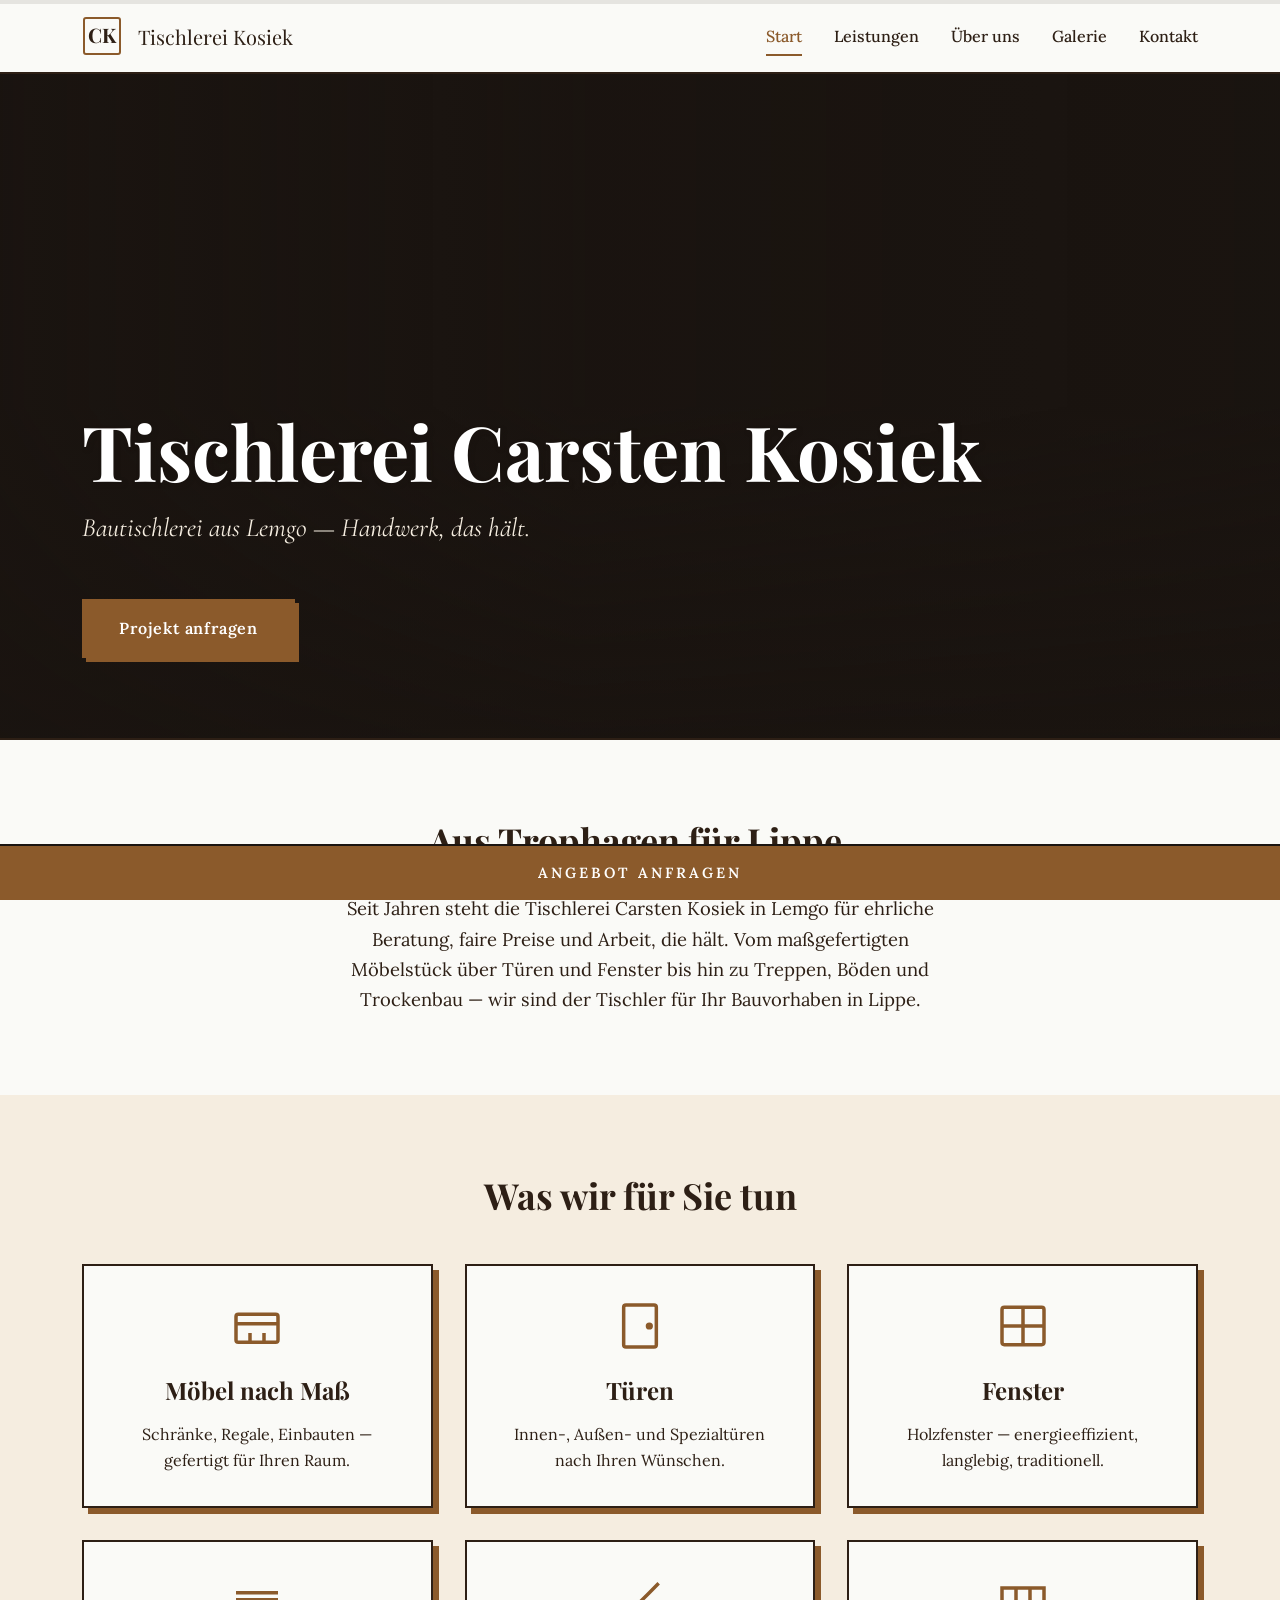
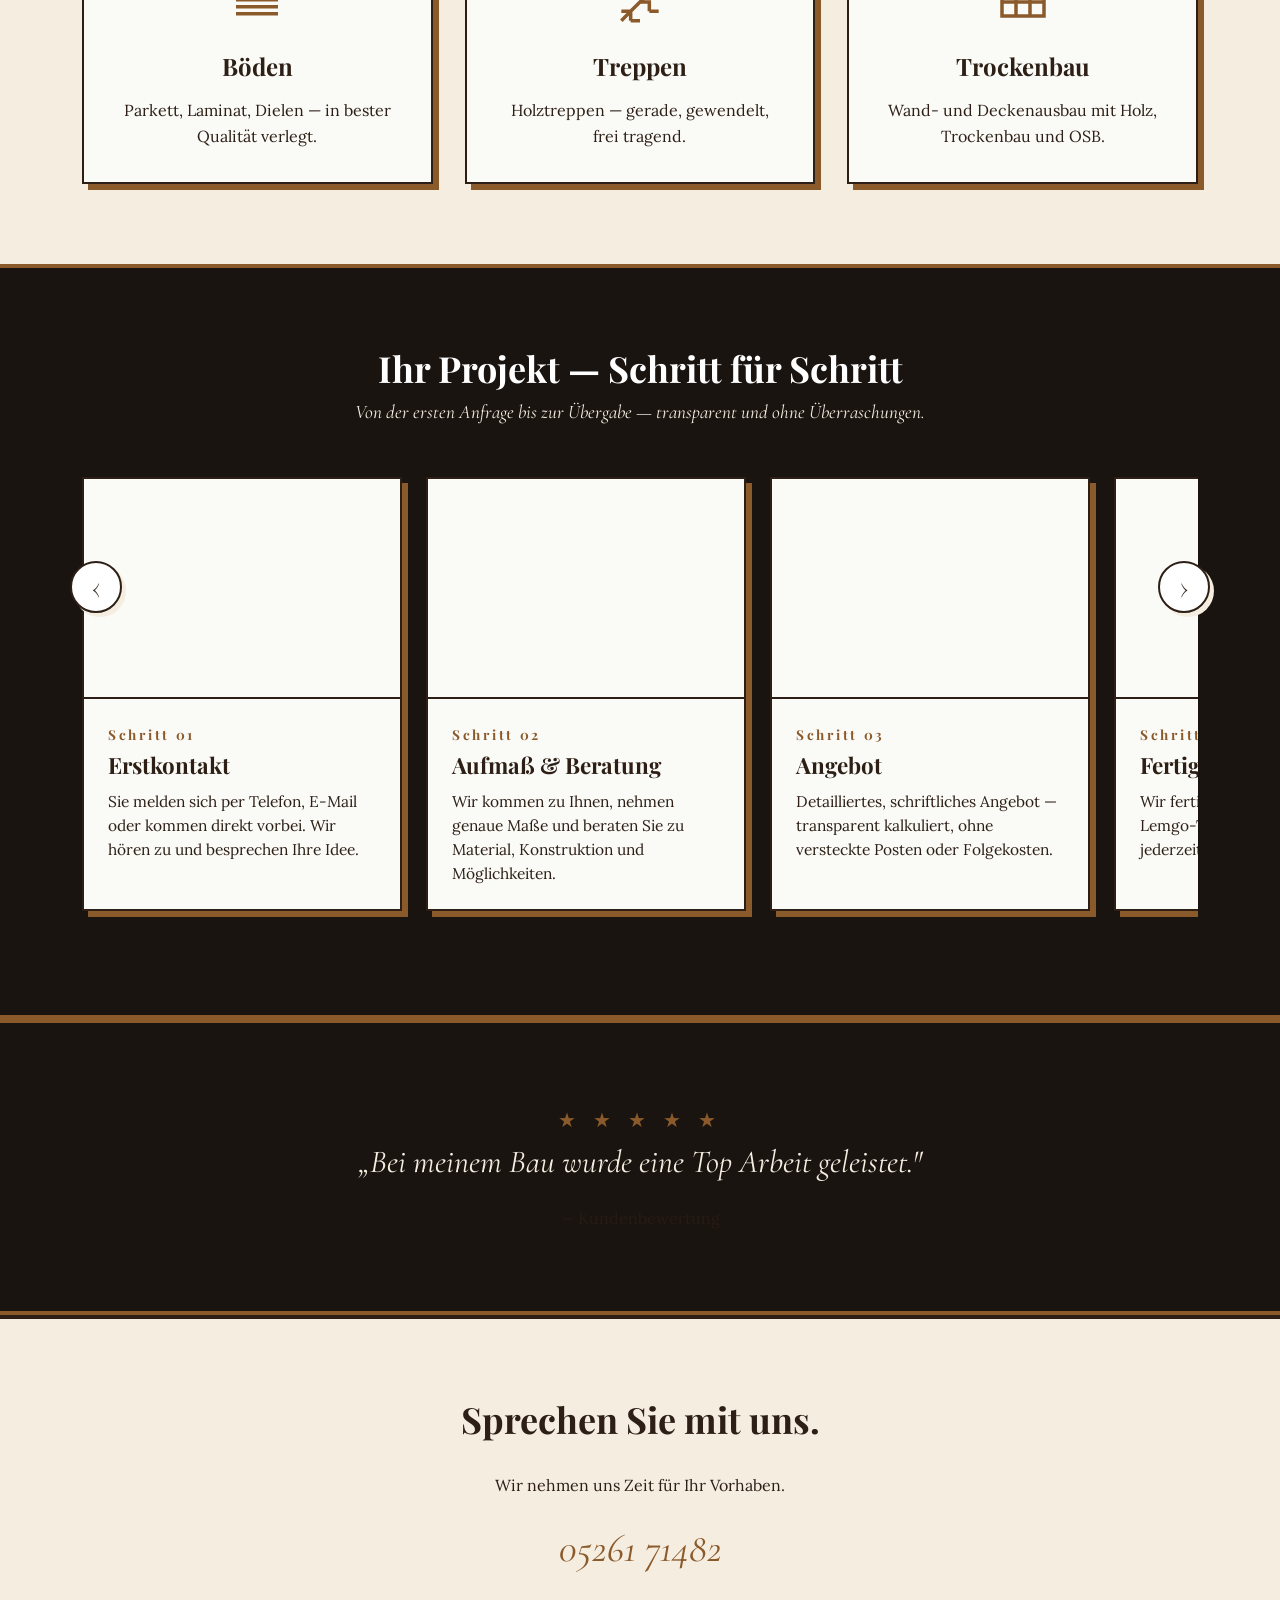
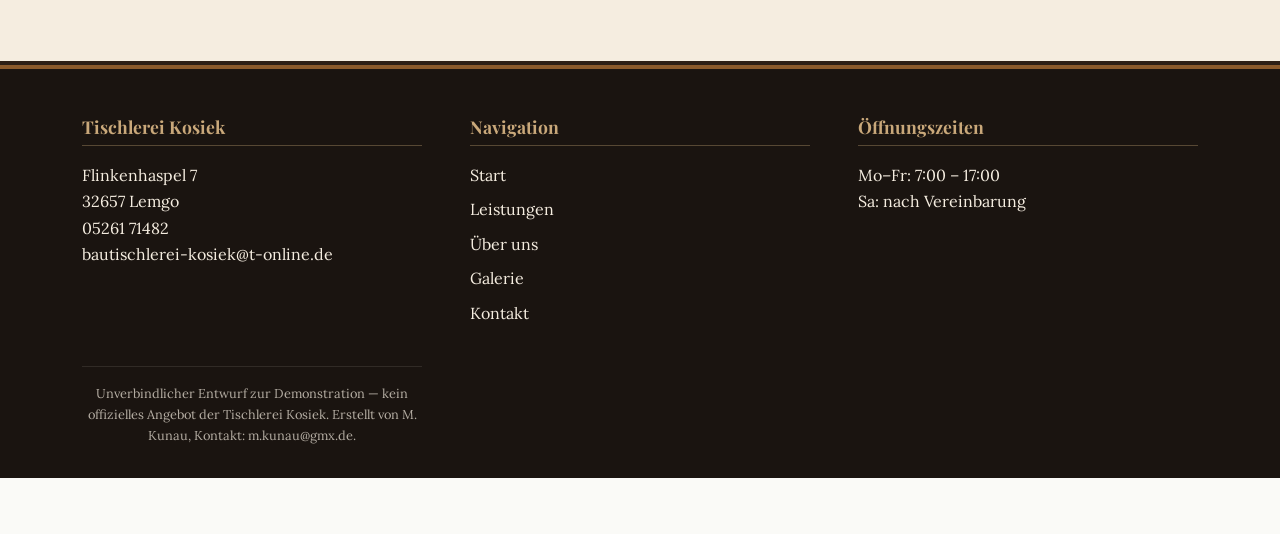
==== commit c3385b6c: "feat: card slider, scroll progress, reveal animations, sticky CTA - New 'Ablauf' section with horizo" ====
--- a/index.html
+++ b/index.html
@@ -10,7 +10,9 @@
   <link href="https://fonts.googleapis.com/css2?family=Playfair+Display:wght@700;900&family=Lora:wght@400;500;600&family=Cormorant+Garamond:ital,wght@1,400;1,500&display=swap" rel="stylesheet">
   <link rel="stylesheet" href="css/style.css">
 </head>
-<body>
+<body class="has-floating-cta">
+
+<div class="scroll-progress" aria-hidden="true"><div class="scroll-progress__bar"></div></div>
 
 <header class="site-header">
   <div class="container">
@@ -41,7 +43,7 @@
       <img src="https://images.unsplash.com/photo-1505691938895-1758d7feb511?auto=format&fit=crop&w=900&q=75" alt="">
       <img src="https://images.unsplash.com/photo-1558618666-fcd25c85cd64?auto=format&fit=crop&w=900&q=75" alt="">
       <img src="https://images.unsplash.com/photo-1581094271901-8022df4466f9?auto=format&fit=crop&w=900&q=75" alt="">
-      <img src="https://images.unsplash.com/photo-1583845112203-29329902332e?auto=format&fit=crop&w=900&q=75" alt="">
+      <img src="https://images.unsplash.com/photo-1567538096630-e0c55bd6374c?auto=format&fit=crop&w=900&q=75" alt="">
       <img src="https://images.unsplash.com/photo-1600585154340-be6161a56a0c?auto=format&fit=crop&w=900&q=75" alt="">
       <img src="https://images.unsplash.com/photo-1517414204284-fb7e0e0f3a64?auto=format&fit=crop&w=900&q=75" alt="">
       <img src="https://images.unsplash.com/photo-1493663284031-b7e3aefcae8e?auto=format&fit=crop&w=900&q=75" alt="">
@@ -51,7 +53,7 @@
       <img src="https://images.unsplash.com/photo-1505691938895-1758d7feb511?auto=format&fit=crop&w=900&q=75" alt="">
       <img src="https://images.unsplash.com/photo-1558618666-fcd25c85cd64?auto=format&fit=crop&w=900&q=75" alt="">
       <img src="https://images.unsplash.com/photo-1581094271901-8022df4466f9?auto=format&fit=crop&w=900&q=75" alt="">
-      <img src="https://images.unsplash.com/photo-1583845112203-29329902332e?auto=format&fit=crop&w=900&q=75" alt="">
+      <img src="https://images.unsplash.com/photo-1567538096630-e0c55bd6374c?auto=format&fit=crop&w=900&q=75" alt="">
       <img src="https://images.unsplash.com/photo-1600585154340-be6161a56a0c?auto=format&fit=crop&w=900&q=75" alt="">
       <img src="https://images.unsplash.com/photo-1517414204284-fb7e0e0f3a64?auto=format&fit=crop&w=900&q=75" alt="">
       <img src="https://images.unsplash.com/photo-1493663284031-b7e3aefcae8e?auto=format&fit=crop&w=900&q=75" alt="">
@@ -68,7 +70,7 @@
 </section>
 
 <section>
-  <div class="container" style="max-width:680px;text-align:center;">
+  <div class="container reveal reveal--fade" style="max-width:680px;text-align:center;">
     <h2>Aus Trophagen für Lippe.</h2>
     <p style="font-size:1.15rem;">
       Seit Jahren steht die Tischlerei Carsten Kosiek in Lemgo für ehrliche Beratung, faire Preise und Arbeit, die hält. Vom maßgefertigten Möbelstück über Türen und Fenster bis hin zu Treppen, Böden und Trockenbau — wir sind der Tischler für Ihr Bauvorhaben in Lippe.
@@ -78,8 +80,8 @@
 
 <section style="background:var(--color-cream);">
   <div class="container">
-    <h2 style="text-align:center;margin-bottom:var(--space-lg);">Was wir für Sie tun</h2>
-    <div class="services-teaser">
+    <h2 class="reveal reveal--left" style="text-align:center;margin-bottom:var(--space-lg);">Was wir für Sie tun</h2>
+    <div class="services-teaser reveal reveal--scale">
 
       <div class="service-card">
         <svg viewBox="0 0 24 24" fill="none" stroke="currentColor" stroke-width="1.5" aria-hidden="true">
@@ -133,8 +135,70 @@
   </div>
 </section>
 
+<section class="ablauf">
+  <div class="container">
+    <h2 class="ablauf__title reveal reveal--fade">Ihr Projekt — Schritt für Schritt</h2>
+    <p class="ablauf__subtitle reveal reveal--fade reveal--delay-1">Von der ersten Anfrage bis zur Übergabe — transparent und ohne Überraschungen.</p>
+
+    <div class="card-slider reveal reveal--scale">
+      <button class="card-slider__btn card-slider__btn--prev" aria-label="Vorheriger Schritt" type="button">‹</button>
+      <div class="card-slider__viewport">
+        <div class="card-slider__track">
+
+          <article class="card-slider__card">
+            <div class="card-slider__img" style="background-image:url('https://images.unsplash.com/photo-1556909114-f6e7ad7d3136?auto=format&fit=crop&w=800&q=75');" aria-hidden="true"></div>
+            <div class="card-slider__body">
+              <span class="card-slider__step">Schritt 01</span>
+              <h3 class="card-slider__title">Erstkontakt</h3>
+              <p class="card-slider__text">Sie melden sich per Telefon, E-Mail oder kommen direkt vorbei. Wir hören zu und besprechen Ihre Idee.</p>
+            </div>
+          </article>
+
+          <article class="card-slider__card">
+            <div class="card-slider__img" style="background-image:url('https://images.unsplash.com/photo-1581783898377-1c85bf937427?auto=format&fit=crop&w=800&q=75');" aria-hidden="true"></div>
+            <div class="card-slider__body">
+              <span class="card-slider__step">Schritt 02</span>
+              <h3 class="card-slider__title">Aufmaß & Beratung</h3>
+              <p class="card-slider__text">Wir kommen zu Ihnen, nehmen genaue Maße und beraten Sie zu Material, Konstruktion und Möglichkeiten.</p>
+            </div>
+          </article>
+
+          <article class="card-slider__card">
+            <div class="card-slider__img" style="background-image:url('https://images.unsplash.com/photo-1452860606245-08befc0ff44b?auto=format&fit=crop&w=800&q=75');" aria-hidden="true"></div>
+            <div class="card-slider__body">
+              <span class="card-slider__step">Schritt 03</span>
+              <h3 class="card-slider__title">Angebot</h3>
+              <p class="card-slider__text">Detailliertes, schriftliches Angebot — transparent kalkuliert, ohne versteckte Posten oder Folgekosten.</p>
+            </div>
+          </article>
+
+          <article class="card-slider__card">
+            <div class="card-slider__img" style="background-image:url('https://images.unsplash.com/photo-1572297886461-e3b22f6a18cf?auto=format&fit=crop&w=800&q=75');" aria-hidden="true"></div>
+            <div class="card-slider__body">
+              <span class="card-slider__step">Schritt 04</span>
+              <h3 class="card-slider__title">Fertigung</h3>
+              <p class="card-slider__text">Wir fertigen in unserer Werkstatt in Lemgo-Trophagen. Sie können jederzeit vorbeischauen.</p>
+            </div>
+          </article>
+
+          <article class="card-slider__card">
+            <div class="card-slider__img" style="background-image:url('https://images.unsplash.com/photo-1505691938895-1758d7feb511?auto=format&fit=crop&w=800&q=75');" aria-hidden="true"></div>
+            <div class="card-slider__body">
+              <span class="card-slider__step">Schritt 05</span>
+              <h3 class="card-slider__title">Montage</h3>
+              <p class="card-slider__text">Termingerechter Einbau bei Ihnen vor Ort. Sauber, präzise und mit der nötigen Sorgfalt.</p>
+            </div>
+          </article>
+
+        </div>
+      </div>
+      <button class="card-slider__btn card-slider__btn--next" aria-label="Nächster Schritt" type="button">›</button>
+    </div>
+  </div>
+</section>
+
 <section class="quote-section">
-  <div class="container">
+  <div class="container reveal reveal--fade">
     <p class="stars">★ ★ ★ ★ ★</p>
     <blockquote>„Bei meinem Bau wurde eine Top Arbeit geleistet."</blockquote>
     <p style="opacity:0.7;margin-top:var(--space-sm);">— Kundenbewertung</p>
@@ -142,12 +206,14 @@
 </section>
 
 <section class="mini-cta">
-  <div class="container">
+  <div class="container reveal reveal--right">
     <h2>Sprechen Sie mit uns.</h2>
     <p>Wir nehmen uns Zeit für Ihr Vorhaben.</p>
     <a href="tel:0526171482" class="phone">05261 71482</a>
   </div>
 </section>
+
+<a href="kontakt.html" class="floating-cta">Angebot anfragen</a>
 
 <footer class="site-footer">
   <div class="container">
--- a/css/style.css
+++ b/css/style.css
@@ -652,4 +652,252 @@
 
 @media (prefers-reduced-motion: reduce) {
   .marquee-hero .marquee-track { animation: none; transform: translateX(-25%); }
-}
+  .reveal { opacity: 1 !important; transform: none !important; }
+}
+
+/* ============================================================
+   ↓↓↓ ISOLIERTE KOMPONENTEN ↓↓↓
+   Jede Komponente unten ist self-contained:
+   - eigener BEM-Namespace
+   - lokale CSS-Variablen am Block-Anfang
+   - keine Selektoren außerhalb des eigenen Namespace
+   Änderungen hier brechen den Rest der Seite NICHT auf.
+   ============================================================ */
+
+/* -------- Scroll-Progress-Balken (oben) -------- */
+.scroll-progress {
+  --sp-height: 4px;
+  --sp-track:  rgba(45, 31, 21, 0.10);
+  --sp-fill:   #8b5a2b;
+  --sp-z:      101;
+
+  position: fixed;
+  top: 0;
+  left: 0;
+  right: 0;
+  height: var(--sp-height);
+  background: var(--sp-track);
+  z-index: var(--sp-z);
+  pointer-events: none;
+}
+.scroll-progress__bar {
+  height: 100%;
+  width: 0;
+  background: var(--sp-fill);
+  transition: width 0.08s linear;
+  will-change: width;
+}
+
+/* -------- Sticky CTA (unten) -------- */
+.floating-cta {
+  --fcta-bg:     #8b5a2b;
+  --fcta-bg-hover:#1a1410;
+  --fcta-color: #fff;
+  --fcta-h:     56px;
+  --fcta-z:     50;
+
+  position: fixed;
+  bottom: 0;
+  left: 0;
+  right: 0;
+  z-index: var(--fcta-z);
+  background: var(--fcta-bg);
+  color: var(--fcta-color);
+  display: flex;
+  align-items: center;
+  justify-content: center;
+  height: var(--fcta-h);
+  font-family: 'Lora', Georgia, serif;
+  font-weight: 600;
+  letter-spacing: 0.2em;
+  text-transform: uppercase;
+  font-size: 0.92rem;
+  border-top: 2px solid #1a1410;
+  text-decoration: none;
+  transition: background .2s, color .2s, letter-spacing .2s;
+}
+.floating-cta:hover {
+  background: var(--fcta-bg-hover);
+  color: #f5ede0;
+  letter-spacing: 0.25em;
+}
+body.has-floating-cta { padding-bottom: 56px; }
+
+/* -------- Reveal-on-scroll Utility -------- */
+.reveal {
+  --rv-duration: 0.85s;
+  --rv-ease:     cubic-bezier(.22,.61,.36,1);
+  --rv-y:        40px;
+  --rv-x:        60px;
+  --rv-scale:    0.92;
+
+  opacity: 0;
+  transition:
+    opacity var(--rv-duration) var(--rv-ease),
+    transform var(--rv-duration) var(--rv-ease);
+  transform: translateY(var(--rv-y));
+  will-change: opacity, transform;
+}
+.reveal.is-visible { opacity: 1; transform: none; }
+.reveal--left  { transform: translateX(calc(-1 * var(--rv-x))); }
+.reveal--right { transform: translateX(var(--rv-x)); }
+.reveal--scale { transform: scale(var(--rv-scale)); }
+.reveal--fade  { transform: none; }
+.reveal--delay-1 { transition-delay: .12s; }
+.reveal--delay-2 { transition-delay: .24s; }
+.reveal--delay-3 { transition-delay: .36s; }
+
+/* -------- Card-Slider (mit Pfeilen) -------- */
+.card-slider {
+  --cs-card-w:        320px;
+  --cs-card-h-img:    220px;
+  --cs-gap:           1.5rem;
+  --cs-btn-size:      52px;
+  --cs-btn-bg:        #fff;
+  --cs-btn-border:    #2d1f15;
+  --cs-btn-shadow:    #8b5a2b;
+  --cs-card-bg:       #fff;
+  --cs-card-border:   #2d1f15;
+  --cs-card-shadow:   #8b5a2b;
+  --cs-step-color:    #8b5a2b;
+
+  position: relative;
+  margin-top: 2rem;
+}
+.card-slider__viewport {
+  overflow-x: auto;
+  scroll-snap-type: x mandatory;
+  scrollbar-width: none;
+  -ms-overflow-style: none;
+  scroll-behavior: smooth;
+}
+.card-slider__viewport::-webkit-scrollbar { display: none; }
+.card-slider__track {
+  display: flex;
+  gap: var(--cs-gap);
+  padding: 1rem 0.5rem 1.5rem;
+}
+.card-slider__card {
+  flex: 0 0 var(--cs-card-w);
+  max-width: var(--cs-card-w);
+  scroll-snap-align: start;
+  background: var(--cs-card-bg);
+  border: 2px solid var(--cs-card-border);
+  box-shadow: 6px 6px 0 var(--cs-card-shadow);
+  display: flex;
+  flex-direction: column;
+  transition: transform .2s, box-shadow .2s;
+}
+.card-slider__card:hover {
+  transform: translate(-3px, -3px);
+  box-shadow: 9px 9px 0 var(--cs-card-shadow);
+}
+.card-slider__img {
+  width: 100%;
+  height: var(--cs-card-h-img);
+  background-size: cover;
+  background-position: center;
+  border-bottom: 2px solid var(--cs-card-border);
+}
+.card-slider__body {
+  padding: 1.5rem;
+  flex: 1;
+  display: flex;
+  flex-direction: column;
+}
+.card-slider__step {
+  display: inline-block;
+  font-family: 'Playfair Display', Georgia, serif;
+  font-weight: 700;
+  font-size: 0.85rem;
+  color: var(--cs-step-color);
+  letter-spacing: 0.2em;
+  margin-bottom: 0.5rem;
+}
+.card-slider__title {
+  font-family: 'Playfair Display', Georgia, serif;
+  font-size: 1.4rem;
+  margin-bottom: 0.6rem;
+  color: #2d1f15;
+}
+.card-slider__text {
+  color: #2d1f15;
+  font-size: 0.97rem;
+  line-height: 1.55;
+}
+.card-slider__btn {
+  position: absolute;
+  top: calc(var(--cs-card-h-img) / 2 + 1rem);
+  transform: translateY(-50%);
+  width: var(--cs-btn-size);
+  height: var(--cs-btn-size);
+  background: var(--cs-btn-bg);
+  border: 2px solid var(--cs-btn-border);
+  border-radius: 50%;
+  font-size: 1.6rem;
+  line-height: 1;
+  color: var(--cs-btn-border);
+  z-index: 5;
+  cursor: pointer;
+  display: flex;
+  align-items: center;
+  justify-content: center;
+  box-shadow: 4px 4px 0 var(--cs-btn-shadow);
+  transition: background .2s, color .2s, transform .2s, box-shadow .2s;
+  font-family: 'Playfair Display', Georgia, serif;
+  padding: 0;
+}
+.card-slider__btn:hover {
+  background: var(--cs-btn-shadow);
+  color: #fff;
+  transform: translateY(-50%) translate(-2px, -2px);
+  box-shadow: 6px 6px 0 var(--cs-btn-border);
+}
+.card-slider__btn--prev { left: -12px; }
+.card-slider__btn--next { right: -12px; }
+.card-slider__btn[disabled] { opacity: 0.3; cursor: default; pointer-events: none; }
+
+/* -------- Section „Ablauf" (dunkler Hintergrund + Slider) -------- */
+.ablauf {
+  --ab-bg:       #1a1410;
+  --ab-color:    #f5ede0;
+  --ab-accent:   #8b5a2b;
+  --ab-border:   4px solid #8b5a2b;
+
+  background: var(--ab-bg);
+  color: var(--ab-color);
+  border-top: var(--ab-border);
+  border-bottom: var(--ab-border);
+  padding: 5rem 0;
+  overflow: hidden;
+}
+.ablauf__title {
+  color: #fff;
+  text-align: center;
+  margin-bottom: 0.5rem;
+}
+.ablauf__subtitle {
+  text-align: center;
+  color: var(--ab-color);
+  font-family: 'Cormorant Garamond', Georgia, serif;
+  font-style: italic;
+  font-size: 1.2rem;
+  max-width: 640px;
+  margin: 0 auto 2rem;
+}
+.ablauf .card-slider {
+  --cs-card-bg:     #fafaf7;
+  --cs-card-shadow: #8b5a2b;
+  --cs-btn-shadow:  #f5ede0;
+}
+
+/* -------- Responsive für isolierte Komponenten -------- */
+@media (max-width: 900px) {
+  .card-slider { --cs-card-w: 280px; --cs-card-h-img: 180px; }
+}
+@media (max-width: 640px) {
+  .card-slider { --cs-card-w: 240px; --cs-card-h-img: 160px; }
+  .card-slider__btn--prev { left: 4px; }
+  .card-slider__btn--next { right: 4px; }
+  .floating-cta { font-size: 0.82rem; letter-spacing: 0.15em; }
+}
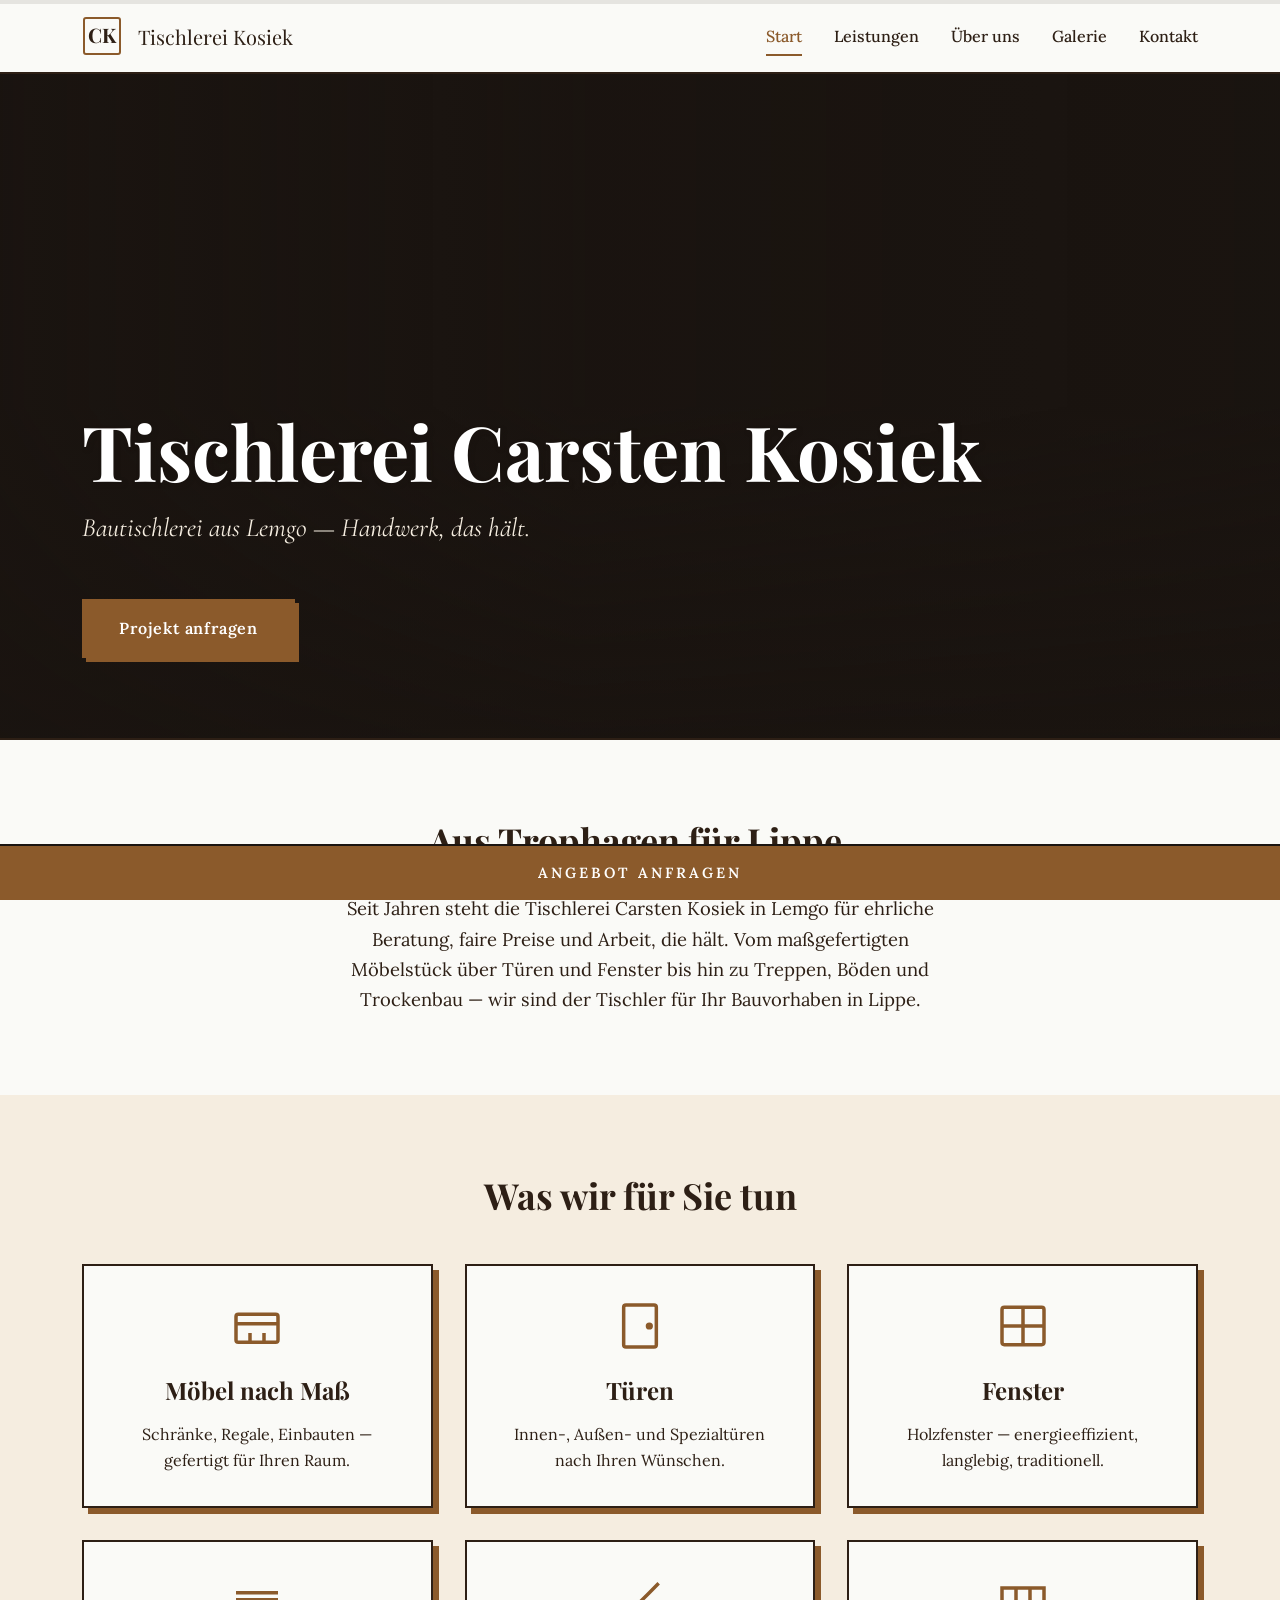
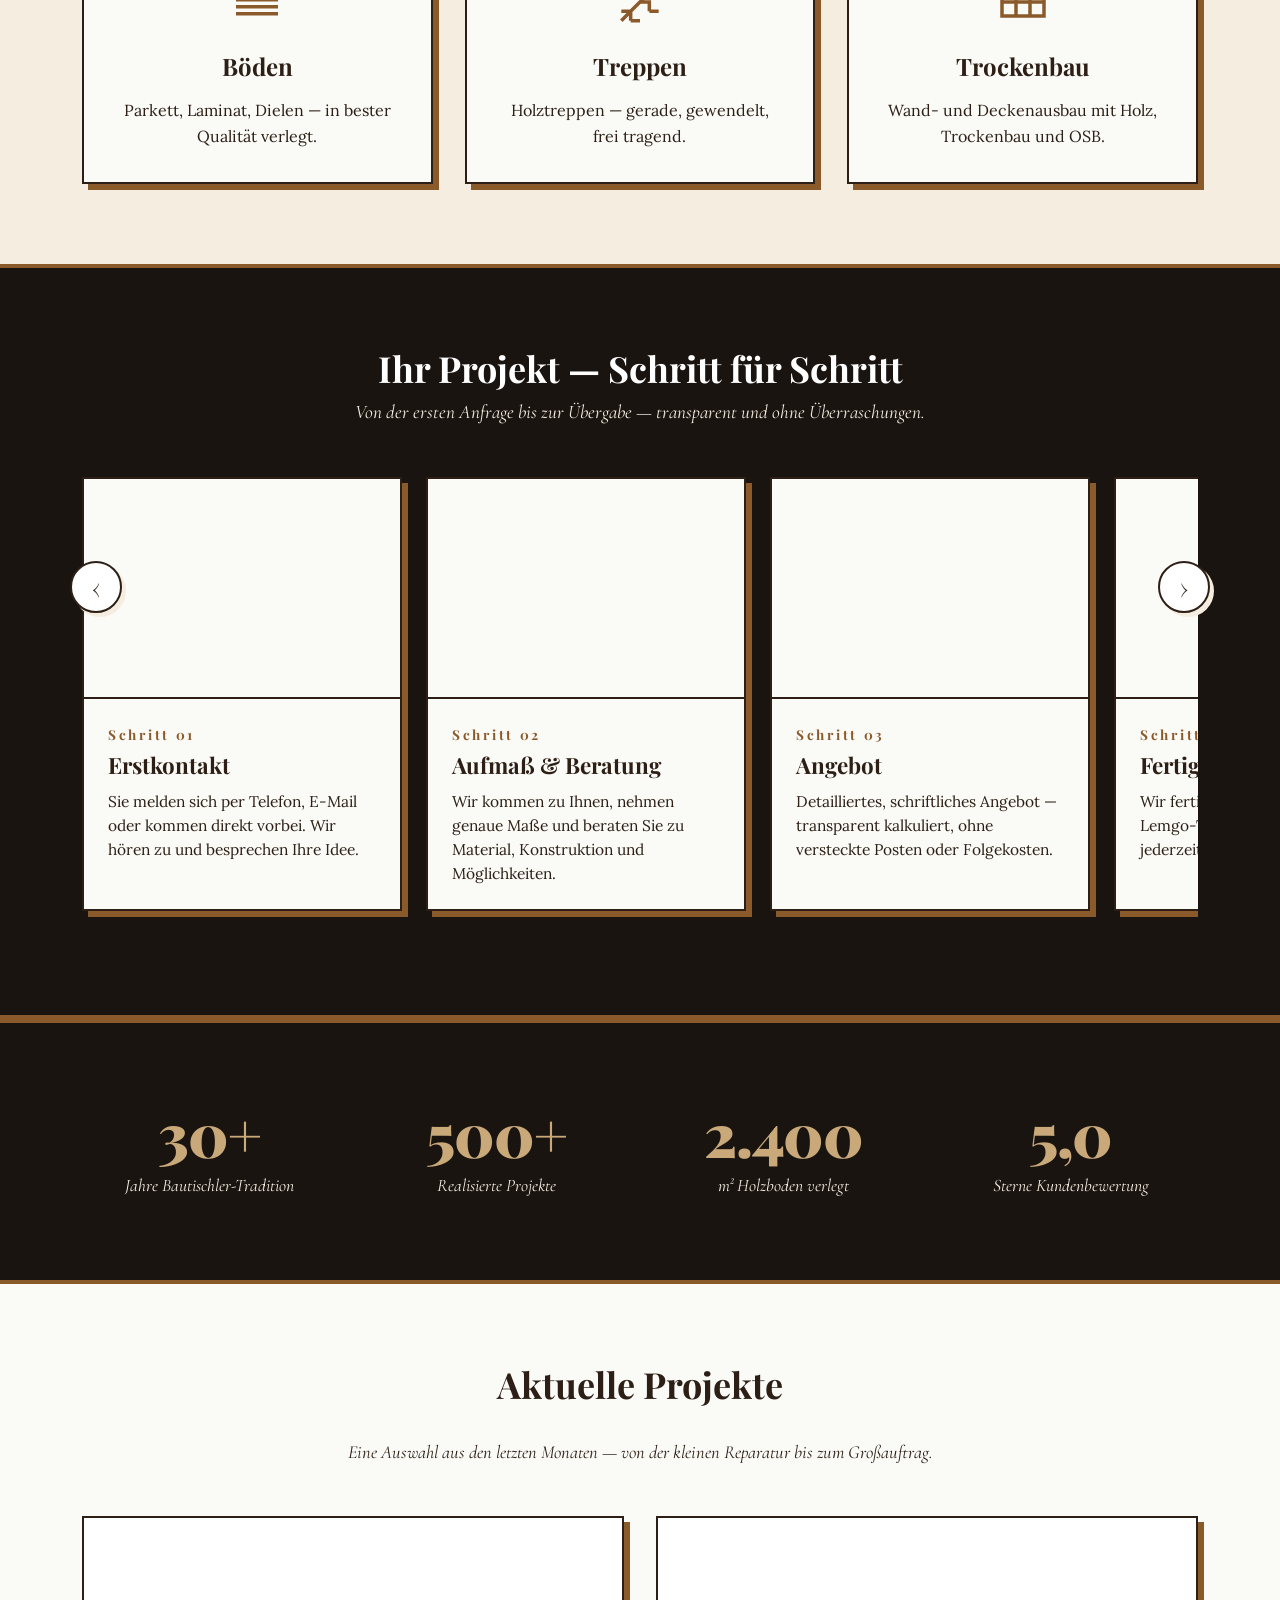
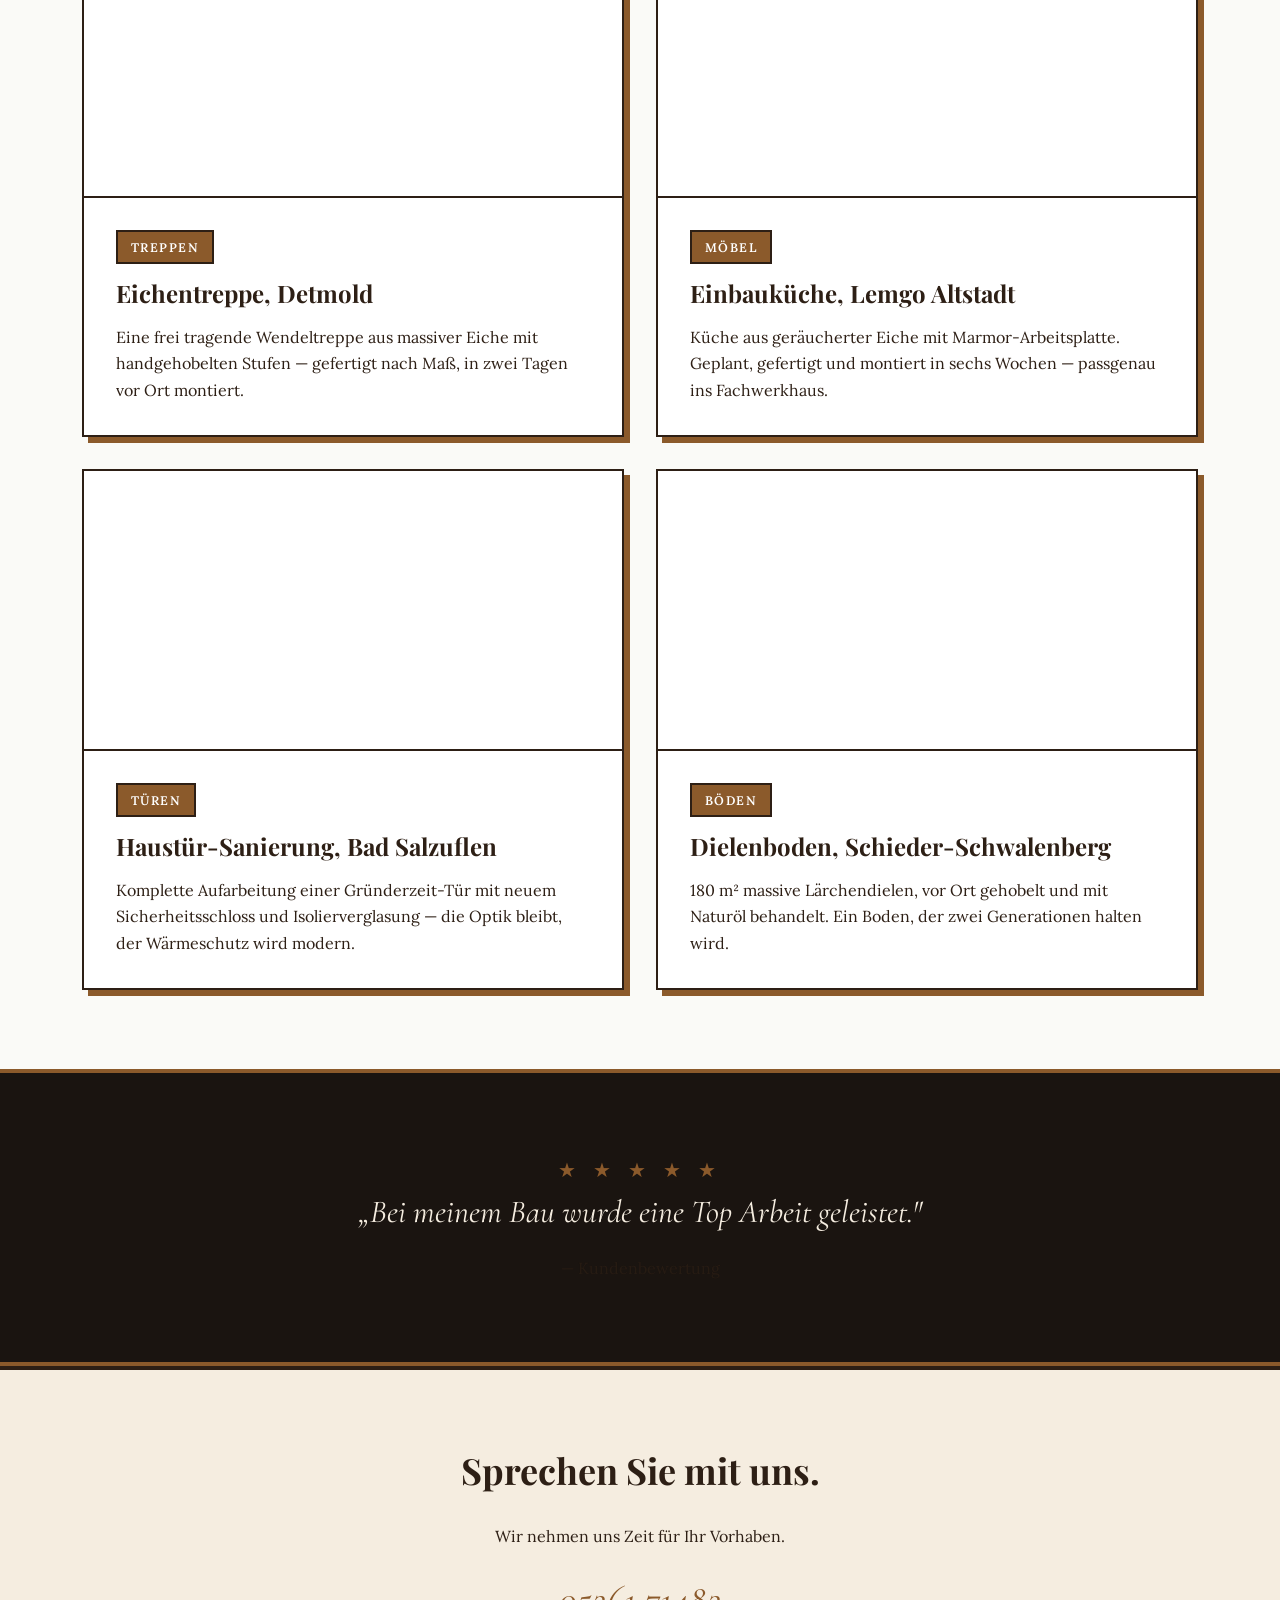
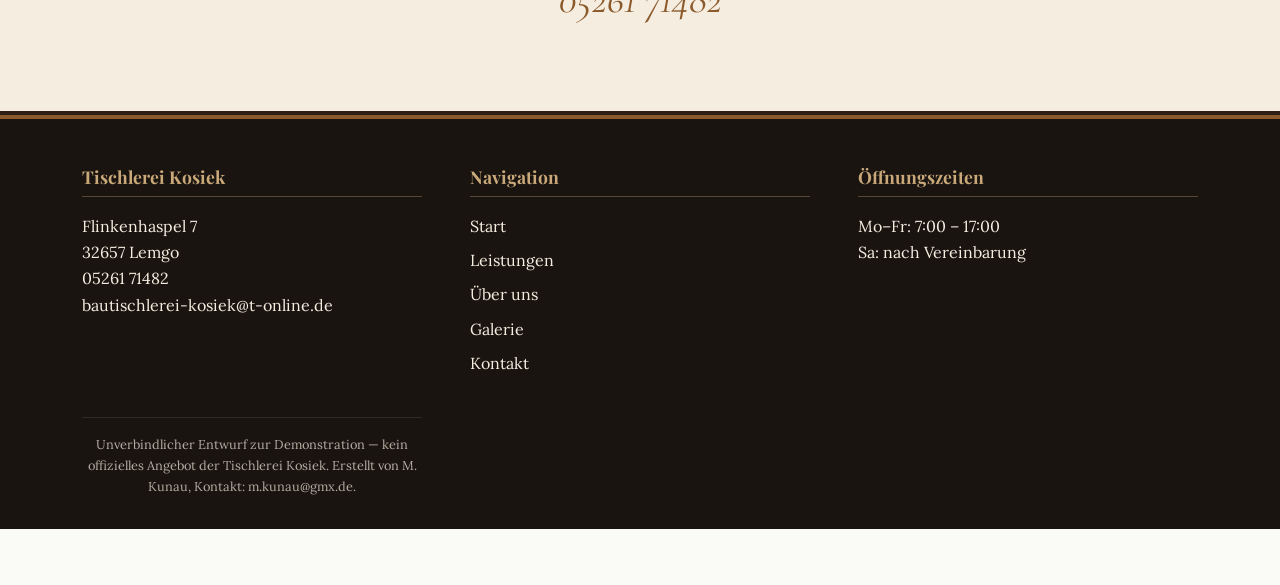
==== commit fc3cdc65: "feat: add stats, project showcase, materials section and email pitch template - index.html: stats se" ====
--- a/index.html
+++ b/index.html
@@ -197,6 +197,75 @@
   </div>
 </section>
 
+<section class="stats-section">
+  <div class="container">
+    <div class="stats-grid">
+      <div class="stat-item reveal reveal--up">
+        <div class="stat-number">30+</div>
+        <div class="stat-label">Jahre Bautischler-Tradition</div>
+      </div>
+      <div class="stat-item reveal reveal--up reveal--delay-1">
+        <div class="stat-number">500+</div>
+        <div class="stat-label">Realisierte Projekte</div>
+      </div>
+      <div class="stat-item reveal reveal--up reveal--delay-2">
+        <div class="stat-number">2.400</div>
+        <div class="stat-label">m² Holzboden verlegt</div>
+      </div>
+      <div class="stat-item reveal reveal--up reveal--delay-3">
+        <div class="stat-number">5,0</div>
+        <div class="stat-label">Sterne Kundenbewertung</div>
+      </div>
+    </div>
+  </div>
+</section>
+
+<section class="projects-section">
+  <div class="container">
+    <h2 class="reveal reveal--fade" style="text-align:center;">Aktuelle Projekte</h2>
+    <p class="reveal reveal--fade reveal--delay-1" style="text-align:center;max-width:680px;margin:0 auto var(--space-lg);font-family:var(--font-accent);font-style:italic;font-size:1.15rem;">
+      Eine Auswahl aus den letzten Monaten — von der kleinen Reparatur bis zum Großauftrag.
+    </p>
+    <div class="projects-grid">
+      <article class="project-card reveal reveal--up">
+        <div class="project-img" style="background-image:url('https://images.unsplash.com/photo-1505691938895-1758d7feb511?auto=format&fit=crop&w=1200&q=75')"></div>
+        <div class="project-body">
+          <span class="project-tag">Treppen</span>
+          <h3>Eichentreppe, Detmold</h3>
+          <p>Eine frei tragende Wendeltreppe aus massiver Eiche mit handgehobelten Stufen — gefertigt nach Maß, in zwei Tagen vor Ort montiert.</p>
+        </div>
+      </article>
+
+      <article class="project-card reveal reveal--up reveal--delay-1">
+        <div class="project-img" style="background-image:url('https://images.unsplash.com/photo-1567538096630-e0c55bd6374c?auto=format&fit=crop&w=1200&q=75')"></div>
+        <div class="project-body">
+          <span class="project-tag">Möbel</span>
+          <h3>Einbauküche, Lemgo Altstadt</h3>
+          <p>Küche aus geräucherter Eiche mit Marmor-Arbeitsplatte. Geplant, gefertigt und montiert in sechs Wochen — passgenau ins Fachwerkhaus.</p>
+        </div>
+      </article>
+
+      <article class="project-card reveal reveal--up">
+        <div class="project-img" style="background-image:url('https://images.unsplash.com/photo-1558618666-fcd25c85cd64?auto=format&fit=crop&w=1200&q=75')"></div>
+        <div class="project-body">
+          <span class="project-tag">Türen</span>
+          <h3>Haustür-Sanierung, Bad Salzuflen</h3>
+          <p>Komplette Aufarbeitung einer Gründerzeit-Tür mit neuem Sicherheitsschloss und Isolierverglasung — die Optik bleibt, der Wärmeschutz wird modern.</p>
+        </div>
+      </article>
+
+      <article class="project-card reveal reveal--up reveal--delay-1">
+        <div class="project-img" style="background-image:url('https://images.unsplash.com/photo-1493663284031-b7e3aefcae8e?auto=format&fit=crop&w=1200&q=75')"></div>
+        <div class="project-body">
+          <span class="project-tag">Böden</span>
+          <h3>Dielenboden, Schieder-Schwalenberg</h3>
+          <p>180 m² massive Lärchendielen, vor Ort gehobelt und mit Naturöl behandelt. Ein Boden, der zwei Generationen halten wird.</p>
+        </div>
+      </article>
+    </div>
+  </div>
+</section>
+
 <section class="quote-section">
   <div class="container reveal reveal--fade">
     <p class="stars">★ ★ ★ ★ ★</p>
--- a/css/style.css
+++ b/css/style.css
@@ -901,3 +901,124 @@
   .card-slider__btn--next { right: 4px; }
   .floating-cta { font-size: 0.82rem; letter-spacing: 0.15em; }
 }
+
+/* ============================================
+   Stats-Section
+   ============================================ */
+.stats-section {
+  background: var(--color-dark);
+  color: var(--color-cream);
+  border-top: 4px solid var(--color-wood);
+  border-bottom: 4px solid var(--color-wood);
+}
+.stats-grid {
+  display: grid;
+  grid-template-columns: repeat(4, 1fr);
+  gap: var(--space-md);
+  text-align: center;
+}
+.stat-number {
+  font-family: var(--font-display);
+  font-size: 3.75rem;
+  font-weight: 900;
+  color: var(--color-wood-light);
+  line-height: 1;
+  margin-bottom: var(--space-xs);
+  letter-spacing: -0.02em;
+}
+.stat-label {
+  font-family: var(--font-accent);
+  font-style: italic;
+  font-size: 1.1rem;
+  color: var(--color-cream);
+}
+
+/* ============================================
+   Projects-Section (große Bild-Cards)
+   ============================================ */
+.projects-section { background: var(--color-bg); }
+.projects-grid {
+  display: grid;
+  grid-template-columns: repeat(2, 1fr);
+  gap: var(--space-md);
+}
+.project-card {
+  background: #fff;
+  border: var(--border);
+  box-shadow: var(--shadow-md);
+  display: flex;
+  flex-direction: column;
+  transition: transform .2s, box-shadow .2s;
+  border-radius: 0;
+}
+.project-card:hover {
+  transform: translate(-3px, -3px);
+  box-shadow: var(--shadow-hover);
+}
+.project-img {
+  width: 100%;
+  height: 280px;
+  background-size: cover;
+  background-position: center;
+  border-bottom: var(--border);
+}
+.project-body { padding: var(--space-md); }
+.project-tag {
+  display: inline-block;
+  background: var(--color-wood);
+  color: #fff;
+  font-size: 0.78rem;
+  letter-spacing: 0.12em;
+  text-transform: uppercase;
+  font-weight: 600;
+  padding: 0.3rem 0.8rem;
+  margin-bottom: var(--space-sm);
+  border: 2px solid var(--color-text-dark);
+}
+
+/* ============================================
+   Materials-Section (Hölzer auf Über-uns)
+   ============================================ */
+.materials-section { background: var(--color-cream); }
+.materials-grid {
+  display: grid;
+  grid-template-columns: repeat(2, 1fr);
+  gap: var(--space-md);
+}
+.material-card {
+  background: #fff;
+  border: var(--border);
+  box-shadow: 5px 5px 0 var(--color-wood-light);
+  display: flex;
+  align-items: stretch;
+  border-radius: 0;
+  transition: transform .2s, box-shadow .2s;
+}
+.material-card:hover {
+  transform: translate(-2px, -2px);
+  box-shadow: 7px 7px 0 var(--color-wood);
+}
+.material-img {
+  flex: 0 0 180px;
+  background-size: cover;
+  background-position: center;
+  border-right: var(--border);
+  min-height: 180px;
+}
+.material-body { padding: var(--space-md); }
+.material-body h3 { margin-bottom: var(--space-xs); color: var(--color-wood); }
+
+/* ============================================
+   Responsive für neue Komponenten
+   ============================================ */
+@media (max-width: 900px) {
+  .stats-grid { grid-template-columns: repeat(2, 1fr); gap: var(--space-lg); }
+  .stat-number { font-size: 2.75rem; }
+  .projects-grid { grid-template-columns: 1fr; }
+  .materials-grid { grid-template-columns: 1fr; }
+  .material-img { flex: 0 0 140px; min-height: 140px; }
+}
+@media (max-width: 640px) {
+  .material-card { flex-direction: column; }
+  .material-img { flex: 0 0 200px; width: 100%; border-right: none; border-bottom: var(--border); }
+}
